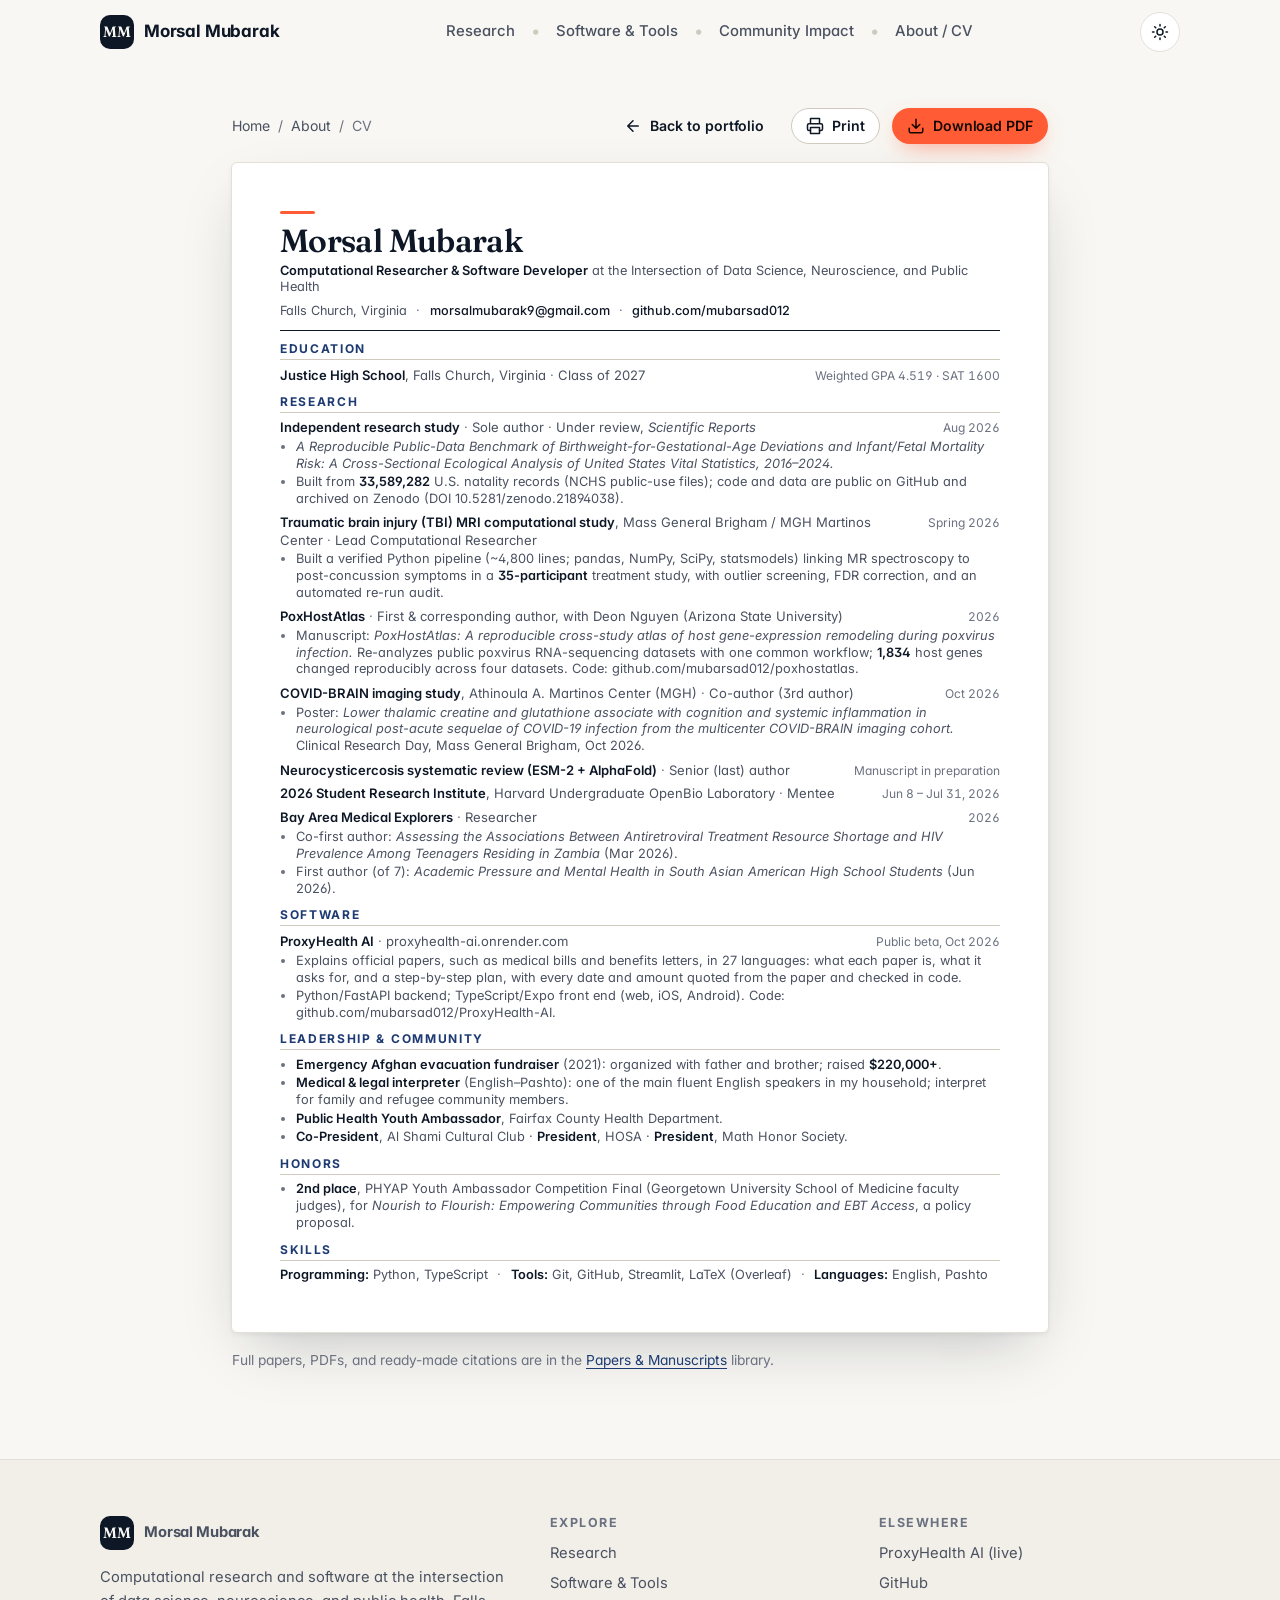
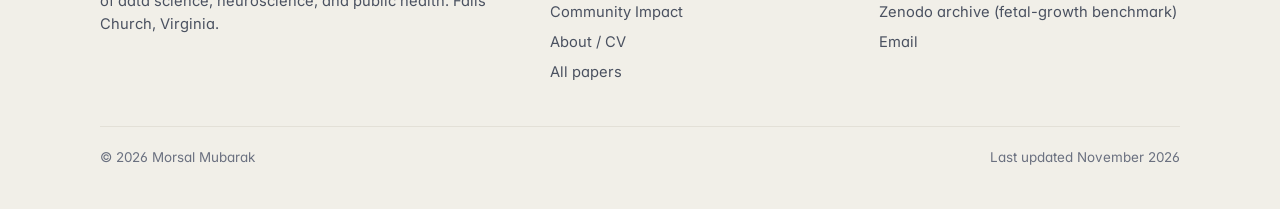
==== cv/index.html @ 2deccc13 "Morsal Mubarak portfolio site Co-Authored-By: Claude Opus 5.5 <noreply@anthropic.com>" ====
<!doctype html>
<html lang="en" class="no-js">
<head>
  <meta charset="utf-8">
  <meta name="viewport" content="width=device-width, initial-scale=1">
  <title>CV — Morsal Mubarak</title>
  <meta name="description" content="One-page CV of Morsal Mubarak: research, software, leadership, honors, and skills.">
  <meta property="og:title" content="CV — Morsal Mubarak">
  <meta property="og:description" content="Research, software, leadership, honors, and skills on one page, with a downloadable PDF.">
  <meta property="og:type" content="profile">
  <meta property="og:image" content="../assets/img/og-card.png">
  <meta name="theme-color" content="#f8f7f3" media="(prefers-color-scheme: light)">
  <meta name="theme-color" content="#0b0f17" media="(prefers-color-scheme: dark)">
  <link rel="icon" href="../assets/img/favicon.svg" type="image/svg+xml">
  <link rel="preconnect" href="https://fonts.googleapis.com">
  <link rel="preconnect" href="https://fonts.gstatic.com" crossorigin>
  <link href="https://fonts.googleapis.com/css2?family=Fraunces:opsz,wght@9..144,500;9..144,600&family=Inter:wght@400;500;600;700;800&family=JetBrains+Mono:wght@500;600&display=swap" rel="stylesheet">
  <link rel="stylesheet" href="../assets/css/site.css">
  <script>try{var t=localStorage.getItem('theme');if(t)document.documentElement.setAttribute('data-theme',t)}catch(e){}</script>
  <style>
    /* ---- CV (page-specific). Screen uses site tokens; print forces a light page. ---- */
    @page { size: Letter; margin: 0.45in; }
    .cv-wrap { padding: clamp(24px, 4vw, 44px) 0 clamp(48px, 7vw, 88px); }
    .cv-toolbar { display: flex; flex-wrap: wrap; gap: 12px 20px; align-items: center; justify-content: space-between; max-width: 8.5in; margin: 0 auto 18px; }
    .cv-toolbar .breadcrumb { margin: 0; }
    .cv-sheet {
      --cv-ink: var(--ink); --cv-ink-2: var(--ink-2); --cv-ink-3: var(--ink-3); --cv-rule: var(--line-strong);
      --cv-accent: var(--accent); --cv-head: var(--brand);
      width: calc(8.5in + 2px); max-width: 100%; min-height: calc(11in + 2px); margin: 0 auto; padding: 0.5in;
      background: var(--surface); color: var(--cv-ink); border: 1px solid var(--line); border-radius: 6px; box-shadow: var(--shadow-lg);
      font: 400 9.6pt/1.31 var(--font-sans); font-feature-settings: "cv11", "ss01";
    }
    .cv-sheet p { margin: 0; }
    .cv-sheet a { color: inherit; text-decoration: none; }
    .cv-sheet a:hover { text-decoration: underline; text-underline-offset: 2px; }
    .cv-sheet i { font-style: italic; }
    .cv-head { padding-bottom: 8pt; border-bottom: 1.25pt solid var(--cv-ink); }
    .cv-head::before { content: ""; display: block; width: 26pt; height: 2.5pt; border-radius: 2pt; background: var(--cv-accent); margin-bottom: 7pt; -webkit-print-color-adjust: exact; print-color-adjust: exact; }
    .cv-sheet h1 { font: 600 24pt/1.05 var(--font-serif); letter-spacing: -0.02em; margin: 0; color: var(--cv-ink); max-width: none; }
    .cv-tagline { margin-top: 4pt !important; font-size: 9.6pt; color: var(--cv-ink-2); }
    .cv-tagline strong { color: var(--cv-ink); font-weight: 600; }
    .cv-contact { display: flex; flex-wrap: wrap; gap: 2pt 0; margin-top: 5pt !important; font-size: 9.5pt; color: var(--cv-ink-2); }
    .cv-contact > span + span::before { content: "·"; margin: 0 7pt; color: var(--cv-ink-3); }
    .cv-contact a { color: var(--cv-ink); font-weight: 500; }
    .cv-sec { margin-top: 9pt; }
    .cv-sec h2 {
      font: 700 9pt/1 var(--font-sans); letter-spacing: .14em; text-transform: uppercase; color: var(--cv-head);
      margin: 0 0 5pt; padding-bottom: 3pt; border-bottom: .75pt solid var(--cv-rule);
    }
    .cv-item + .cv-item { margin-top: 5pt; }
    .cv-row { display: flex; justify-content: space-between; align-items: baseline; gap: 14pt; }
    .cv-what { font-size: 9.8pt; color: var(--cv-ink-2); }
    .cv-what strong { color: var(--cv-ink); font-weight: 600; }
    .cv-what .role::before { content: " · "; color: var(--cv-ink-3); }
    .cv-when { flex: none; font-size: 9pt; color: var(--cv-ink-3); white-space: nowrap; font-variant-numeric: tabular-nums; }
    .cv-pts { margin: 2pt 0 0; padding-left: 12pt; }
    .cv-pts li { margin: 1.2pt 0; color: var(--cv-ink-2); }
    .cv-pts li::marker { color: var(--cv-ink-3); }
    .cv-pts strong { color: var(--cv-ink); font-weight: 600; }
    .cv-skills { color: var(--cv-ink-2); }
    .cv-skills strong { color: var(--cv-ink); font-weight: 600; }
    .cv-skills .dot { color: var(--cv-ink-3); margin: 0 4pt; }
    .cv-note { max-width: 8.5in; margin: 16px auto 0; font-size: .86rem; color: var(--ink-3); }

    @media screen and (max-width: 880px) {
      .cv-sheet { width: 100%; min-height: 0; padding: 26px 20px; border-radius: 14px; font-size: 14.5px; }
      .cv-sheet h1 { font-size: 30px; }
      .cv-tagline, .cv-contact, .cv-what { font-size: 14.5px; }
      .cv-when { font-size: 13px; }
      .cv-sec h2 { font-size: 12.5px; }
    }
    @media screen and (max-width: 560px) {
      .cv-row { flex-direction: column; gap: 0; }
      .cv-contact { flex-direction: column; }
      .cv-contact > span + span::before { content: none; }

    }
    @media print {
      html, body { background: #fff !important; }
      .site-header, .site-footer, .skip-link, .cv-toolbar, .cv-note { display: none !important; }
      .cv-wrap { padding: 0 !important; }
      .cv-wrap > .container { padding: 0 !important; max-width: none !important; }
      .cv-sheet {
        --cv-ink: #0e1726; --cv-ink-2: #39404d; --cv-ink-3: #5d6472; --cv-rule: #cfcabd; --cv-accent: #ff5c35; --cv-head: #1d3a72;
        width: auto; max-width: none; min-height: 0; margin: 0; padding: 0; border: 0; border-radius: 0; box-shadow: none;
        background: #fff; color: var(--cv-ink);
      }
      .cv-sheet a:hover { text-decoration: none; }
      .cv-item, .cv-head { break-inside: avoid; }
      .cv-sheet { line-height: 1.26; }
      .cv-sec { margin-top: 7pt; }
      .cv-item + .cv-item { margin-top: 3.5pt; }
      .cv-pts li { margin: .8pt 0; }
    }
  </style>
</head>
<body>
  <a class="skip-link" href="#main">Skip to content</a>
  <header class="site-header">
    <div class="container">
      <a class="brand-mark" href="../index.html" aria-label="Morsal Mubarak — home"><span class="mono">MM</span><span>Morsal Mubarak</span></a>
      <nav class="nav" id="site-nav" aria-label="Primary">
        <a href="../index.html#research">Research</a><span class="sep" aria-hidden="true">•</span>
        <a href="../index.html#software">Software &amp; Tools</a><span class="sep" aria-hidden="true">•</span>
        <a href="../index.html#community">Community Impact</a><span class="sep" aria-hidden="true">•</span>
        <a href="../index.html#about">About / CV</a>
      </nav>
      <div class="header-actions">
        <button class="icon-btn theme-toggle" type="button" aria-label="Toggle color theme">
          <svg class="sun" viewBox="0 0 24 24" fill="none" stroke="currentColor" stroke-width="2" stroke-linecap="round" stroke-linejoin="round" aria-hidden="true"><circle cx="12" cy="12" r="4"/><path d="M12 2v2M12 20v2M4.93 4.93l1.41 1.41M17.66 17.66l1.41 1.41M2 12h2M20 12h2M6.34 17.66l-1.41 1.41M19.07 4.93l-1.41 1.41"/></svg>
          <svg class="moon" viewBox="0 0 24 24" fill="none" stroke="currentColor" stroke-width="2" stroke-linecap="round" stroke-linejoin="round" aria-hidden="true"><path d="M12 3a6 6 0 0 0 9 9 9 9 0 1 1-9-9Z"/></svg>
        </button>
        <button class="icon-btn menu-btn" type="button" aria-label="Open menu" aria-expanded="false" aria-controls="site-nav">
          <svg viewBox="0 0 24 24" fill="none" stroke="currentColor" stroke-width="2" stroke-linecap="round" aria-hidden="true"><path d="M4 6h16M4 12h16M4 18h16"/></svg>
        </button>
      </div>
    </div>
  </header>

  <main id="main" class="cv-wrap">
    <div class="container">
      <div class="cv-toolbar">
        <nav class="breadcrumb" aria-label="Breadcrumb"><a href="../index.html">Home</a><span aria-hidden="true">/</span><a href="../index.html#about">About</a><span aria-hidden="true">/</span><span aria-current="page">CV</span></nav>
        <div class="btn-row">
          <a class="btn btn-sm btn-ghost" href="../index.html#about">
            <svg viewBox="0 0 24 24" fill="none" stroke="currentColor" stroke-width="2" stroke-linecap="round" stroke-linejoin="round" aria-hidden="true"><path d="M19 12H5M12 19l-7-7 7-7"/></svg>
            Back to portfolio
          </a>
          <button class="btn btn-sm" type="button" id="print-cv">
            <svg viewBox="0 0 24 24" fill="none" stroke="currentColor" stroke-width="2" stroke-linecap="round" stroke-linejoin="round" aria-hidden="true"><path d="M6 9V2h12v7M6 18H4a2 2 0 0 1-2-2v-5a2 2 0 0 1 2-2h16a2 2 0 0 1 2 2v5a2 2 0 0 1-2 2h-2"/><path d="M6 14h12v8H6z"/></svg>
            Print
          </button>
          <a class="btn btn-sm btn-primary" href="Morsal_Mubarak_CV.pdf" download>
            <svg viewBox="0 0 24 24" fill="none" stroke="currentColor" stroke-width="2" stroke-linecap="round" stroke-linejoin="round" aria-hidden="true"><path d="M21 15v4a2 2 0 0 1-2 2H5a2 2 0 0 1-2-2v-4M7 10l5 5 5-5M12 15V3"/></svg>
            Download PDF
          </a>
        </div>
      </div>

      <article class="cv-sheet" aria-labelledby="cv-name">
        <header class="cv-head">
          <h1 id="cv-name">Morsal Mubarak</h1>
          <p class="cv-tagline"><strong>Computational Researcher &amp; Software Developer</strong> at the Intersection of Data Science, Neuroscience, and Public Health</p>
          <p class="cv-contact"><span>Falls Church, Virginia</span><span><a href="mailto:morsalmubarak9@gmail.com">morsalmubarak9@gmail.com</a></span><span><a href="https://github.com/mubarsad012">github.com/mubarsad012</a></span></p>
        </header>

        <section class="cv-sec" aria-labelledby="cv-edu">
          <h2 id="cv-edu">Education</h2>
          <div class="cv-item">
            <div class="cv-row"><p class="cv-what"><strong>Justice High School</strong>, Falls Church, Virginia<span class="role">Class of 2027</span></p><span class="cv-when">Weighted GPA 4.519 · SAT 1600</span></div>
          </div>
        </section>

        <section class="cv-sec" aria-labelledby="cv-res">
          <h2 id="cv-res">Research</h2>
          <div class="cv-item">
            <div class="cv-row"><p class="cv-what"><strong>Independent research study</strong><span class="role">Sole author</span><span class="role">Under review, <i>Scientific Reports</i></span></p><span class="cv-when">Aug 2026</span></div>
            <ul class="cv-pts">
              <li><i>A Reproducible Public-Data Benchmark of Birthweight-for-Gestational-Age Deviations and Infant/Fetal Mortality Risk: A Cross-Sectional Ecological Analysis of United States Vital Statistics, 2016–2024.</i></li>
              <li>Built from <strong>33,589,282</strong> U.S. natality records (NCHS public-use files); code and data are public on GitHub and archived on Zenodo (<a href="https://doi.org/10.5281/zenodo.21894038">DOI 10.5281/zenodo.21894038</a>).</li>
            </ul>
          </div>
          <div class="cv-item">
            <div class="cv-row"><p class="cv-what"><strong>Traumatic brain injury (TBI) MRI computational study</strong>, Mass General Brigham / MGH Martinos Center<span class="role">Lead Computational Researcher</span></p><span class="cv-when">Spring 2026</span></div>
            <ul class="cv-pts">
              <li>Built a verified Python pipeline (~4,800 lines; pandas, NumPy, SciPy, statsmodels) linking MR spectroscopy to post-concussion symptoms in a <strong>35-participant</strong> treatment study, with outlier screening, FDR correction, and an automated re-run audit.</li>
            </ul>
          </div>
          <div class="cv-item">
            <div class="cv-row"><p class="cv-what"><strong>PoxHostAtlas</strong><span class="role">First &amp; corresponding author, with Deon Nguyen (Arizona State University)</span></p><span class="cv-when">2026</span></div>
            <ul class="cv-pts">
              <li>Manuscript: <i>PoxHostAtlas: A reproducible cross-study atlas of host gene-expression remodeling during poxvirus infection.</i> Re-analyzes public poxvirus RNA-sequencing datasets with one common workflow; <strong>1,834</strong> host genes changed reproducibly across four datasets. Code: <a href="https://github.com/mubarsad012/poxhostatlas">github.com/mubarsad012/poxhostatlas</a>.</li>
            </ul>
          </div>
          <div class="cv-item">
            <div class="cv-row"><p class="cv-what"><strong>COVID-BRAIN imaging study</strong>, Athinoula A. Martinos Center (MGH)<span class="role">Co-author (3rd author)</span></p><span class="cv-when">Oct 2026</span></div>
            <ul class="cv-pts">
              <li>Poster: <i>Lower thalamic creatine and glutathione associate with cognition and systemic inflammation in neurological post-acute sequelae of COVID-19 infection from the multicenter COVID-BRAIN imaging cohort.</i> Clinical Research Day, Mass General Brigham, Oct 2026.</li>
            </ul>
          </div>
          <div class="cv-item">
            <div class="cv-row"><p class="cv-what"><strong>Neurocysticercosis systematic review (ESM-2 + AlphaFold)</strong><span class="role">Senior (last) author</span></p><span class="cv-when">Manuscript in preparation</span></div>
          </div>
          <div class="cv-item">
            <div class="cv-row"><p class="cv-what"><strong>2026 Student Research Institute</strong>, Harvard Undergraduate OpenBio Laboratory<span class="role">Mentee</span></p><span class="cv-when">Jun 8 – Jul 31, 2026</span></div>
          </div>
          <div class="cv-item">
            <div class="cv-row"><p class="cv-what"><strong>Bay Area Medical Explorers</strong><span class="role">Researcher</span></p><span class="cv-when">2026</span></div>
            <ul class="cv-pts">
              <li>Co-first author: <i>Assessing the Associations Between Antiretroviral Treatment Resource Shortage and HIV Prevalence Among Teenagers Residing in Zambia</i> (Mar 2026).</li>
              <li>First author (of 7): <i>Academic Pressure and Mental Health in South Asian American High School Students</i> (Jun 2026).</li>
            </ul>
          </div>
        </section>

        <section class="cv-sec" aria-labelledby="cv-sw">
          <h2 id="cv-sw">Software</h2>
          <div class="cv-item">
            <div class="cv-row"><p class="cv-what"><strong>ProxyHealth AI</strong><span class="role"><a href="https://proxyhealth-ai.onrender.com/">proxyhealth-ai.onrender.com</a></span></p><span class="cv-when">Public beta, Oct 2026</span></div>
            <ul class="cv-pts">
              <li>Explains official papers, such as medical bills and benefits letters, in 27 languages: what each paper is, what it asks for, and a step-by-step plan, with every date and amount quoted from the paper and checked in code.</li>
              <li>Python/FastAPI backend; TypeScript/Expo front end (web, iOS, Android). Code: <a href="https://github.com/mubarsad012/ProxyHealth-AI">github.com/mubarsad012/ProxyHealth-AI</a>.</li>
            </ul>
          </div>
        </section>

        <section class="cv-sec" aria-labelledby="cv-lead">
          <h2 id="cv-lead">Leadership &amp; Community</h2>
          <ul class="cv-pts">
            <li><strong>Emergency Afghan evacuation fundraiser</strong> (2021): organized with father and brother; raised <strong>$220,000+</strong>.</li>
            <li><strong>Medical &amp; legal interpreter</strong> (English–Pashto): one of the main fluent English speakers in my household; interpret for family and refugee community members.</li>
            <li><strong>Public Health Youth Ambassador</strong>, Fairfax County Health Department.</li>
            <li><strong>Co-President</strong>, Al Shami Cultural Club · <strong>President</strong>, HOSA · <strong>President</strong>, Math Honor Society.</li>
          </ul>
        </section>

        <section class="cv-sec" aria-labelledby="cv-hon">
          <h2 id="cv-hon">Honors</h2>
          <ul class="cv-pts">
            <li><strong>2nd place</strong>, PHYAP Youth Ambassador Competition Final (Georgetown University School of Medicine faculty judges), for <i>Nourish to Flourish: Empowering Communities through Food Education and EBT Access</i>, a policy proposal.</li>
          </ul>
        </section>

        <section class="cv-sec" aria-labelledby="cv-sk">
          <h2 id="cv-sk">Skills</h2>
          <p class="cv-skills"><strong>Programming:</strong> Python, TypeScript <span class="dot">·</span> <strong>Tools:</strong> Git, GitHub, Streamlit, LaTeX (Overleaf) <span class="dot">·</span> <strong>Languages:</strong> English, Pashto</p>
        </section>
      </article>

      <p class="cv-note">Full papers, PDFs, and ready-made citations are in the <a href="../papers.html">Papers &amp; Manuscripts</a> library.</p>
    </div>
  </main>

  <footer class="site-footer">
    <div class="container">
      <div class="cols">
        <div><a class="brand-mark" href="../index.html"><span class="mono">MM</span><span>Morsal Mubarak</span></a><p class="mt-2">Computational research and software at the intersection of data science, neuroscience, and public health. Falls Church, Virginia.</p></div>
        <div><h4>Explore</h4><ul><li><a href="../index.html#research">Research</a></li><li><a href="../index.html#software">Software &amp; Tools</a></li><li><a href="../index.html#community">Community Impact</a></li><li><a href="../index.html#about">About / CV</a></li><li><a href="../papers.html">All papers</a></li></ul></div>
        <div><h4>Elsewhere</h4><ul><li><a href="https://proxyhealth-ai.onrender.com/" target="_blank" rel="noopener">ProxyHealth AI (live)</a></li><li><a href="https://github.com/mubarsad012" target="_blank" rel="noopener">GitHub</a></li><li><a href="https://doi.org/10.5281/zenodo.21894038" target="_blank" rel="noopener">Zenodo archive (fetal-growth benchmark)</a></li><li><a href="mailto:morsalmubarak9@gmail.com">Email</a></li></ul></div>
      </div>
      <div class="fine"><span>© <span data-year>2026</span> Morsal Mubarak</span><span>Last updated November 2026</span></div>
    </div>
  </footer>

  <script src="../assets/js/site.js"></script>
  <script>
    (function () {
      var b = document.getElementById('print-cv');
      if (b) b.addEventListener('click', function () { window.print(); });
    })();
  </script>
</body>
</html>
---- assets/css/site.css ----
/* ==========================================================================
   Morsal Mubarak — portfolio design system
   Tokens → base → layout → components → charts → utilities
   ========================================================================== */

/* ---------- Tokens ---------- */
:root {
  color-scheme: light;
  --font-sans: "Inter", system-ui, -apple-system, "Segoe UI", Roboto, sans-serif;
  --font-serif: "Fraunces", "Iowan Old Style", "Palatino Linotype", Georgia, serif;
  --font-mono: "JetBrains Mono", ui-monospace, SFMono-Regular, Menlo, Consolas, monospace;

  --bg: #f8f7f3;
  --bg-tint: #f1efe8;
  --surface: #ffffff;
  --surface-2: #f4f2ec;
  --ink: #0e1726;
  --ink-2: #4a5160;
  --ink-3: #6b7180;
  --line: #e3e0d7;
  --line-strong: #cfcabd;

  --brand: #1d3a72;          /* deep indigo — headings accents, links */
  --brand-2: #2a78d6;        /* = chart slot 1 */
  --brand-soft: #e7eefb;
  --accent: #ff5c35;         /* bright CTA coral — dark ink on top (6.6:1) */
  --accent-hover: #ff7650;
  --accent-ink: #160600;
  --good: #0a7a3c;
  --good-soft: #e3f4ea;
  --warn: #8a5a00;
  --warn-soft: #fdf1d6;
  --focus: #2a78d6;

  /* Chart tokens — reference palette, validated on #fff (light) / #141a26 (dark) */
  --series-1: #2a78d6;
  --series-2: #eb6834;
  --series-3: #1baf7a;
  --series-4: #eda100;
  --series-5: #e87ba4;
  --series-6: #008300;
  --chart-surface: #ffffff;
  --chart-ink: #0b0b0b;
  --chart-ink-2: #52514e;
  --chart-muted: #6f6d68;
  --chart-grid: #e8e6df;
  --chart-axis: #c3c2b7;
  --ramp-250: #86b6ef;
  --ramp-350: #5598e7;
  --ramp-450: #2a78d6;
  --ramp-550: #1c5cab;
  --ramp-650: #104281;

  --radius: 16px;
  --radius-sm: 10px;
  --radius-xs: 6px;
  --shadow-sm: 0 1px 2px rgba(14, 23, 38, .06);
  --shadow: 0 1px 2px rgba(14, 23, 38, .05), 0 10px 30px -12px rgba(14, 23, 38, .14);
  --shadow-lg: 0 2px 4px rgba(14, 23, 38, .05), 0 24px 60px -20px rgba(14, 23, 38, .25);
  --maxw: 1160px;
  --gutter: clamp(16px, 4vw, 40px);
  --header-h: 64px;
  --ease: cubic-bezier(.2, .7, .2, 1);
}

@media (prefers-color-scheme: dark) {
  :root:not([data-theme="light"]) {
    color-scheme: dark;
    --bg: #0b0f17;
    --bg-tint: #0f1520;
    --surface: #141a26;
    --surface-2: #1a2232;
    --ink: #eef1f6;
    --ink-2: #b8bfcc;
    --ink-3: #8f98a8;
    --line: #253049;
    --line-strong: #34405c;
    --brand: #a9c2ff;
    --brand-2: #3987e5;
    --brand-soft: #18233a;
    --accent: #ff7a57;
    --accent-hover: #ff916f;
    --accent-ink: #160600;
    --good: #5fd08f;
    --good-soft: #10291c;
    --warn: #f3c25b;
    --warn-soft: #2b2110;
    --focus: #6aa8f5;
    --series-1: #3987e5;
    --series-2: #d95926;
    --series-3: #199e70;
    --series-4: #c98500;
    --series-5: #d55181;
    --series-6: #008300;
    --chart-surface: #141a26;
    --chart-ink: #f0efec;
    --chart-ink-2: #c3c2b7;
    --chart-muted: #9a988f;
    --chart-grid: #232b3d;
    --chart-axis: #3a4560;
    --ramp-250: #184f95;
    --ramp-350: #1c5cab;
    --ramp-450: #2a78d6;
    --ramp-550: #3987e5;
    --ramp-650: #6da7ec;
    --shadow-sm: 0 1px 2px rgba(0, 0, 0, .4);
    --shadow: 0 1px 2px rgba(0, 0, 0, .35), 0 12px 32px -12px rgba(0, 0, 0, .6);
    --shadow-lg: 0 2px 4px rgba(0, 0, 0, .35), 0 24px 60px -20px rgba(0, 0, 0, .7);
  }
}
:root[data-theme="dark"] {
  color-scheme: dark;
  --bg: #0b0f17;
  --bg-tint: #0f1520;
  --surface: #141a26;
  --surface-2: #1a2232;
  --ink: #eef1f6;
  --ink-2: #b8bfcc;
  --ink-3: #8f98a8;
  --line: #253049;
  --line-strong: #34405c;
  --brand: #a9c2ff;
  --brand-2: #3987e5;
  --brand-soft: #18233a;
  --accent: #ff7a57;
  --accent-hover: #ff916f;
  --accent-ink: #160600;
  --good: #5fd08f;
  --good-soft: #10291c;
  --warn: #f3c25b;
  --warn-soft: #2b2110;
  --focus: #6aa8f5;
  --series-1: #3987e5;
  --series-2: #d95926;
  --series-3: #199e70;
  --series-4: #c98500;
  --series-5: #d55181;
  --series-6: #008300;
  --chart-surface: #141a26;
  --chart-ink: #f0efec;
  --chart-ink-2: #c3c2b7;
  --chart-muted: #9a988f;
  --chart-grid: #232b3d;
  --chart-axis: #3a4560;
  --ramp-250: #184f95;
  --ramp-350: #1c5cab;
  --ramp-450: #2a78d6;
  --ramp-550: #3987e5;
  --ramp-650: #6da7ec;
  --shadow-sm: 0 1px 2px rgba(0, 0, 0, .4);
  --shadow: 0 1px 2px rgba(0, 0, 0, .35), 0 12px 32px -12px rgba(0, 0, 0, .6);
  --shadow-lg: 0 2px 4px rgba(0, 0, 0, .35), 0 24px 60px -20px rgba(0, 0, 0, .7);
}

/* ---------- Base ---------- */
*, *::before, *::after { box-sizing: border-box; }
html { -webkit-text-size-adjust: 100%; scroll-behavior: smooth; scroll-padding-top: calc(var(--header-h) + 16px); }
@media (prefers-reduced-motion: reduce) { html { scroll-behavior: auto; } }
body {
  margin: 0;
  background: var(--bg);
  color: var(--ink);
  font-family: var(--font-sans);
  font-size: 17px;
  line-height: 1.6;
  font-feature-settings: "cv11", "ss01";
  -webkit-font-smoothing: antialiased;
  text-rendering: optimizeLegibility;
  overflow-x: hidden;
}
img, svg, video, iframe { max-width: 100%; }
img { height: auto; display: block; }
a { color: var(--brand); text-decoration-thickness: 1px; text-underline-offset: 3px; }
a:hover { text-decoration-thickness: 2px; }
:focus-visible { outline: 3px solid var(--focus); outline-offset: 3px; border-radius: 4px; }
h1, h2, h3, h4 { line-height: 1.15; margin: 0 0 .5em; color: var(--ink); letter-spacing: -0.015em; }
h1, h2 { font-family: var(--font-serif); font-weight: 600; font-optical-sizing: auto; }
h1 { font-size: clamp(2.5rem, 6.2vw, 4.6rem); letter-spacing: -0.03em; }
h2 { font-size: clamp(1.9rem, 3.6vw, 2.8rem); letter-spacing: -0.02em; }
h3 { font-size: clamp(1.2rem, 2vw, 1.45rem); font-weight: 700; }
h4 { font-size: 1.02rem; font-weight: 700; }
p { margin: 0 0 1em; }
ul, ol { margin: 0 0 1em; padding-left: 1.25em; }
li { margin: .25em 0; }
small { font-size: .85em; }
code, kbd, pre { font-family: var(--font-mono); font-size: .9em; }
pre { background: var(--surface-2); border: 1px solid var(--line); border-radius: var(--radius-sm); padding: 14px 16px; overflow-x: auto; line-height: 1.5; }
hr { border: 0; border-top: 1px solid var(--line); margin: 2.5rem 0; }
.skip-link { position: absolute; left: 12px; top: -48px; background: var(--ink); color: var(--bg); padding: 8px 14px; border-radius: 8px; z-index: 100; text-decoration: none; }
.skip-link:focus { top: 12px; }
.visually-hidden { position: absolute !important; width: 1px; height: 1px; padding: 0; margin: -1px; overflow: hidden; clip: rect(0 0 0 0); white-space: nowrap; border: 0; }

/* ---------- Layout ---------- */
.container { width: 100%; max-width: var(--maxw); margin: 0 auto; padding: 0 var(--gutter); }
.container.narrow { max-width: 860px; }
.section { padding: clamp(64px, 9vw, 112px) 0; position: relative; }
.section + .section { border-top: 1px solid var(--line); }
.section.tint { background: var(--bg-tint); }
.section-head { max-width: 760px; margin-bottom: clamp(28px, 4vw, 48px); }
.eyebrow {
  display: inline-flex; align-items: center; gap: 10px;
  font: 600 .78rem/1 var(--font-sans); letter-spacing: .14em; text-transform: uppercase;
  color: var(--ink-3); margin-bottom: 14px;
}
.eyebrow::before { content: ""; width: 28px; height: 2px; background: var(--accent); border-radius: 2px; }
.lede { font-size: clamp(1.06rem, 1.6vw, 1.22rem); color: var(--ink-2); line-height: 1.6; }
.grid { display: grid; gap: clamp(16px, 2.4vw, 28px); }
.grid-2 { grid-template-columns: repeat(2, minmax(0, 1fr)); }
.grid-3 { grid-template-columns: repeat(3, minmax(0, 1fr)); }
.grid-4 { grid-template-columns: repeat(4, minmax(0, 1fr)); }
.split { display: grid; grid-template-columns: minmax(0, 1.05fr) minmax(0, .95fr); gap: clamp(24px, 4vw, 56px); align-items: center; }
.stack > * + * { margin-top: 1rem; }
@media (max-width: 960px) {
  .grid-4 { grid-template-columns: repeat(2, minmax(0, 1fr)); }
  .grid-3 { grid-template-columns: repeat(2, minmax(0, 1fr)); }
  .split { grid-template-columns: minmax(0, 1fr); }
}
@media (max-width: 640px) {
  body { font-size: 16px; }
  .grid-2, .grid-3 { grid-template-columns: minmax(0, 1fr); }
}
@media (max-width: 420px) { .grid-4 { grid-template-columns: minmax(0, 1fr); } }

/* ---------- Header / nav ---------- */
.site-header {
  position: sticky; top: 0; z-index: 50; height: var(--header-h);
  background: color-mix(in srgb, var(--bg) 82%, transparent);
  -webkit-backdrop-filter: saturate(160%) blur(14px); backdrop-filter: saturate(160%) blur(14px);
  border-bottom: 1px solid transparent; transition: border-color .2s, background .2s;
}
.site-header.scrolled { border-bottom-color: var(--line); }
.site-header .container { height: 100%; display: flex; align-items: center; justify-content: space-between; gap: 16px; }
.brand-mark { display: inline-flex; align-items: center; gap: 10px; text-decoration: none; color: var(--ink); font-weight: 700; letter-spacing: -.01em; white-space: nowrap; }
.brand-mark .mono {
  width: 34px; height: 34px; border-radius: 10px; display: grid; place-items: center;
  background: var(--ink); color: var(--bg); font: 600 15px/1 var(--font-serif); letter-spacing: 0;
}
.nav { display: flex; align-items: center; gap: 4px; }
.nav a {
  color: var(--ink-2); text-decoration: none; font-size: .93rem; font-weight: 500;
  padding: 8px 12px; border-radius: 999px; transition: background .15s, color .15s;
}
.nav a:hover { background: var(--surface-2); color: var(--ink); }
.nav a[aria-current="true"], .nav a.active { color: var(--ink); background: var(--surface-2); }
.nav .sep { color: var(--line-strong); user-select: none; }
.header-actions { display: flex; align-items: center; gap: 8px; }
.icon-btn {
  width: 40px; height: 40px; border-radius: 999px; border: 1px solid var(--line); background: var(--surface);
  color: var(--ink); display: inline-grid; place-items: center; cursor: pointer; transition: background .15s, transform .15s;
}
.icon-btn:hover { background: var(--surface-2); }
.icon-btn svg { width: 18px; height: 18px; }
.menu-btn { display: none; }
.theme-toggle .moon { display: none; }
:root[data-theme="dark"] .theme-toggle .sun { display: none; }
:root[data-theme="dark"] .theme-toggle .moon { display: block; }
@media (prefers-color-scheme: dark) {
  :root:not([data-theme="light"]) .theme-toggle .sun { display: none; }
  :root:not([data-theme="light"]) .theme-toggle .moon { display: block; }
}
@media (max-width: 900px) {
  .menu-btn { display: inline-grid; }
  .nav {
    position: fixed; inset: var(--header-h) 0 auto 0; flex-direction: column; align-items: stretch; gap: 2px;
    background: var(--surface); border-bottom: 1px solid var(--line); padding: 12px var(--gutter) 20px;
    box-shadow: var(--shadow); transform: translateY(-8px); opacity: 0; pointer-events: none; transition: opacity .18s, transform .18s;
  }
  .nav.open { opacity: 1; transform: none; pointer-events: auto; }
  .nav a { padding: 12px 14px; border-radius: 10px; font-size: 1rem; }
  .nav .sep { display: none; }
}

/* ---------- Buttons ---------- */
.btn {
  --btn-bg: var(--surface); --btn-ink: var(--ink); --btn-line: var(--line-strong);
  display: inline-flex; align-items: center; justify-content: center; gap: 10px;
  min-height: 46px; padding: 0 20px; border-radius: 999px; border: 1px solid var(--btn-line);
  background: var(--btn-bg); color: var(--btn-ink); font: 600 .98rem/1 var(--font-sans); letter-spacing: -.005em;
  text-decoration: none; cursor: pointer; transition: transform .15s var(--ease), box-shadow .15s, background .15s, border-color .15s;
  white-space: nowrap;
}
.btn:hover { transform: translateY(-1px); box-shadow: var(--shadow); text-decoration: none; }
.btn:active { transform: translateY(0); }
.btn svg { width: 18px; height: 18px; flex: none; }
.btn-primary { --btn-bg: var(--accent); --btn-ink: var(--accent-ink); --btn-line: transparent; box-shadow: 0 8px 24px -10px color-mix(in srgb, var(--accent) 80%, transparent); }
.btn-primary:hover { --btn-bg: var(--accent-hover); box-shadow: 0 14px 30px -12px color-mix(in srgb, var(--accent) 90%, transparent); }
.btn-dark { --btn-bg: var(--ink); --btn-ink: var(--bg); --btn-line: transparent; }
.btn-ghost { --btn-bg: transparent; --btn-line: transparent; }
.btn-ghost:hover { --btn-bg: var(--surface-2); box-shadow: none; }
.btn-lg { min-height: 56px; padding: 0 28px; font-size: 1.06rem; }
.btn-sm { min-height: 36px; padding: 0 14px; font-size: .88rem; gap: 8px; }
.btn-row { display: flex; flex-wrap: wrap; gap: 12px; align-items: center; }
.pulse-dot { width: 9px; height: 9px; border-radius: 50%; background: var(--good); box-shadow: 0 0 0 0 color-mix(in srgb, var(--good) 60%, transparent); animation: pulse 2s infinite; flex: none; }
.btn-primary .pulse-dot { background: var(--accent-ink); box-shadow: 0 0 0 0 rgba(22, 6, 0, .45); }
@keyframes pulse { 0% { box-shadow: 0 0 0 0 color-mix(in srgb, currentColor 40%, transparent); } 70% { box-shadow: 0 0 0 8px transparent; } 100% { box-shadow: 0 0 0 0 transparent; } }
@media (max-width: 480px) { .btn-row .btn { width: 100%; } }

/* ---------- Hero ---------- */
.hero { position: relative; padding: clamp(48px, 9vw, 120px) 0 clamp(40px, 6vw, 72px); overflow: hidden; }
.hero-grid { display: grid; grid-template-columns: minmax(0, 1.25fr) minmax(0, .75fr); gap: clamp(24px, 4vw, 64px); align-items: center; }
.hero h1 { margin-bottom: .25em; }
.hero h1 .first { display: block; }
.hero-tagline { font-size: clamp(1.12rem, 2vw, 1.38rem); color: var(--ink-2); max-width: 40ch; line-height: 1.5; margin-bottom: 28px; }
.hero-tagline strong { color: var(--ink); font-weight: 600; }
.hero-meta { display: flex; flex-wrap: wrap; gap: 8px 10px; margin: 26px 0 0; padding: 0; list-style: none; }
.hero-meta li { margin: 0; }
.hero-visual { position: relative; aspect-ratio: 1 / 1; width: 100%; max-width: 440px; justify-self: end; }
.hero-visual svg { width: 100%; height: 100%; overflow: visible; }
.hero-bg {
  position: absolute; inset: 0; pointer-events: none; z-index: -1;
  background:
    radial-gradient(600px 300px at 85% 10%, color-mix(in srgb, var(--brand-2) 14%, transparent), transparent 70%),
    radial-gradient(500px 260px at 0% 100%, color-mix(in srgb, var(--accent) 10%, transparent), transparent 70%);
}
@media (max-width: 900px) {
  .hero-grid { grid-template-columns: minmax(0, 1fr); }
  .hero-visual { max-width: 300px; justify-self: start; order: -1; display: none; }
}

/* ---------- Chips, badges, tags ---------- */
.chip {
  display: inline-flex; align-items: center; gap: 8px; padding: 6px 12px; border-radius: 999px;
  background: var(--surface); border: 1px solid var(--line); color: var(--ink-2); font-size: .86rem; font-weight: 500; line-height: 1.3;
}
.chip svg { width: 15px; height: 15px; color: var(--ink-3); }
.badge {
  display: inline-flex; align-items: center; gap: 6px; padding: 4px 10px; border-radius: 999px;
  font: 600 .74rem/1.3 var(--font-sans); letter-spacing: .03em; text-transform: uppercase; white-space: nowrap;
  background: var(--surface-2); color: var(--ink-2); border: 1px solid var(--line);
}
.badge::before { content: ""; width: 6px; height: 6px; border-radius: 50%; background: currentColor; opacity: .85; }
.badge.live { background: var(--good-soft); color: var(--good); border-color: transparent; }
.badge.review { background: var(--brand-soft); color: var(--brand); border-color: transparent; }
.badge.draft { background: var(--warn-soft); color: var(--warn); border-color: transparent; }
.badge.plain::before { display: none; }
.tags { display: flex; flex-wrap: wrap; gap: 6px; margin: 0; padding: 0; list-style: none; }
.tags li { margin: 0; }
.tag {
  display: inline-block; padding: 3px 10px; border-radius: 6px; background: var(--surface-2); color: var(--ink-2);
  font: 500 .8rem/1.5 var(--font-mono); border: 1px solid var(--line);
}

/* ---------- Cards ---------- */
.card {
  position: relative; background: var(--surface); border: 1px solid var(--line); border-radius: var(--radius);
  padding: clamp(20px, 2.6vw, 30px); box-shadow: var(--shadow-sm); transition: transform .2s var(--ease), box-shadow .2s, border-color .2s;
}
.card.interactive:hover, a.card:hover { transform: translateY(-3px); box-shadow: var(--shadow); border-color: var(--line-strong); }
a.card { text-decoration: none; color: inherit; display: block; }
.card h3 { margin-bottom: .35em; }
.card p { color: var(--ink-2); }
.card .card-top { display: flex; justify-content: space-between; align-items: flex-start; gap: 12px; margin-bottom: 14px; flex-wrap: wrap; }
.card .card-foot { margin-top: 18px; display: flex; flex-wrap: wrap; gap: 10px; align-items: center; }
.card .more { font-weight: 600; color: var(--brand); display: inline-flex; align-items: center; gap: 6px; text-decoration: none; }
.card .more svg { width: 16px; height: 16px; transition: transform .2s; }
.card:hover .more svg, .more:hover svg { transform: translateX(3px); }
.card-kicker { font: 600 .78rem/1.3 var(--font-sans); letter-spacing: .08em; text-transform: uppercase; color: var(--ink-3); }

/* Feature (big project) card */
.feature {
  display: grid; grid-template-columns: minmax(0, 1fr) minmax(0, 1.1fr); gap: 0; padding: 0; overflow: hidden; border-radius: calc(var(--radius) + 4px);
}
.feature .feature-body { padding: clamp(24px, 3.4vw, 44px); display: flex; flex-direction: column; }
.feature .feature-media { background: var(--surface-2); border-left: 1px solid var(--line); display: flex; align-items: center; justify-content: center; padding: clamp(16px, 2.4vw, 28px); min-height: 280px; }
.feature .feature-media img { border-radius: 12px; box-shadow: var(--shadow-lg); border: 1px solid var(--line); }
@media (max-width: 900px) {
  .feature { grid-template-columns: minmax(0, 1fr); }
  .feature .feature-media { border-left: 0; border-top: 1px solid var(--line); }
}

/* Browser frame for screenshots */
.browser {
  width: 100%; border-radius: 12px; overflow: hidden; background: var(--surface); border: 1px solid var(--line); box-shadow: var(--shadow-lg);
}
.browser-bar { display: flex; align-items: center; gap: 6px; padding: 10px 12px; border-bottom: 1px solid var(--line); background: var(--surface-2); }
.browser-bar i { width: 10px; height: 10px; border-radius: 50%; background: var(--line-strong); display: block; }
.browser-bar .url { margin-left: 10px; flex: 1; min-width: 0; font: 500 .75rem/1 var(--font-mono); color: var(--ink-3); background: var(--surface); border: 1px solid var(--line); border-radius: 6px; padding: 6px 10px; overflow: hidden; text-overflow: ellipsis; white-space: nowrap; }
.browser img { width: 100%; display: block; }

/* ---------- Metrics (massive bold numbers) ---------- */
.metrics { display: grid; grid-template-columns: repeat(auto-fit, minmax(160px, 1fr)); gap: 1px; background: var(--line); border: 1px solid var(--line); border-radius: var(--radius); overflow: hidden; }
.metric { background: var(--surface); padding: clamp(18px, 2.4vw, 28px); }
.metric .value { font: 800 clamp(2.1rem, 4.6vw, 3.4rem)/1 var(--font-sans); letter-spacing: -0.04em; color: var(--ink); display: block; }
.metric .value .unit { font-size: .5em; font-weight: 700; letter-spacing: -0.01em; margin-left: 2px; color: var(--ink-2); }
.metric .label { display: block; margin-top: 10px; color: var(--ink-2); font-size: .92rem; line-height: 1.4; }
.metric .src { display: block; margin-top: 6px; color: var(--ink-3); font-size: .78rem; }
.metric.accent .value { color: var(--accent); }
:root[data-theme="dark"] .metric.accent .value { color: var(--accent); }
.metric.small .value { font-size: clamp(1.5rem, 2.8vw, 2rem); }

/* ---------- Stat strip (hero) ---------- */
.stat-strip { display: grid; grid-template-columns: repeat(4, minmax(0, 1fr)); gap: 0; border-top: 1px solid var(--line); border-bottom: 1px solid var(--line); }
.stat-strip .stat { padding: 22px clamp(10px, 2vw, 24px); border-right: 1px solid var(--line); }
.stat-strip .stat:last-child { border-right: 0; }
.stat .num { font: 800 clamp(1.8rem, 3.6vw, 2.7rem)/1 var(--font-sans); letter-spacing: -0.04em; display: block; }
.stat .cap { color: var(--ink-2); font-size: .9rem; margin-top: 8px; display: block; line-height: 1.35; }
@media (max-width: 760px) {
  .stat-strip { grid-template-columns: repeat(2, minmax(0, 1fr)); }
  .stat-strip .stat:nth-child(2) { border-right: 0; }
  .stat-strip .stat:nth-child(-n+2) { border-bottom: 1px solid var(--line); }
}

/* ---------- Project rows (research index) ---------- */
.project-list { display: grid; gap: clamp(16px, 2vw, 22px); }
.project {
  display: grid; grid-template-columns: 76px minmax(0, 1fr) auto; gap: clamp(14px, 2.4vw, 28px); align-items: start;
}
.project .letter {
  width: 64px; height: 64px; border-radius: 16px; display: grid; place-items: center;
  background: var(--brand-soft); color: var(--brand); font: 600 1.6rem/1 var(--font-serif);
}
.project .meta-line { display: flex; flex-wrap: wrap; gap: 8px 14px; color: var(--ink-3); font-size: .88rem; margin-bottom: 10px; }
.project .hook { font-size: 1.04rem; color: var(--ink-2); }
.project .aside { display: flex; flex-direction: column; gap: 10px; align-items: flex-end; min-width: 170px; }
.project .aside .big { font: 800 2.2rem/1 var(--font-sans); letter-spacing: -0.04em; text-align: right; }
.project .aside .big-cap { color: var(--ink-3); font-size: .8rem; text-align: right; max-width: 18ch; }
@media (max-width: 760px) {
  .project { grid-template-columns: minmax(0, 1fr); }
  .project .letter { width: 48px; height: 48px; font-size: 1.2rem; border-radius: 12px; }
  .project .aside { align-items: flex-start; min-width: 0; }
  .project .aside .big, .project .aside .big-cap { text-align: left; }
}

/* ---------- Timeline ---------- */
.timeline { list-style: none; padding: 0; margin: 0; position: relative; }
.timeline::before { content: ""; position: absolute; left: 11px; top: 6px; bottom: 6px; width: 2px; background: var(--line); border-radius: 2px; }
.timeline > li { position: relative; padding: 0 0 26px 44px; margin: 0; }
.timeline > li:last-child { padding-bottom: 0; }
.timeline > li::before {
  content: ""; position: absolute; left: 4px; top: 6px; width: 16px; height: 16px; border-radius: 50%;
  background: var(--surface); border: 3px solid var(--brand-2);
}
.timeline .when { font: 600 .8rem/1.3 var(--font-mono); color: var(--ink-3); letter-spacing: .02em; }
.timeline h4 { margin: 4px 0 4px; font-size: 1.06rem; }
.timeline p { color: var(--ink-2); margin: 0; }

/* ---------- Story / quote ---------- */
.story { border-left: 3px solid var(--accent); padding: 4px 0 4px 22px; }
.story p { font-size: 1.08rem; }
.pull-quote { font: 500 clamp(1.25rem, 2.4vw, 1.6rem)/1.45 var(--font-serif); color: var(--ink); letter-spacing: -0.01em; margin: 0; }

/* ---------- Skills grid ---------- */
.skills { display: grid; grid-template-columns: repeat(auto-fill, minmax(150px, 1fr)); gap: 12px; }
.skill {
  display: flex; align-items: center; gap: 12px; padding: 14px 16px; border-radius: 12px; background: var(--surface); border: 1px solid var(--line);
  font-weight: 600; font-size: .95rem; transition: transform .15s, border-color .15s, box-shadow .15s;
}
.skill:hover { transform: translateY(-2px); border-color: var(--line-strong); box-shadow: var(--shadow); }
.skill svg { width: 26px; height: 26px; flex: none; }
.skill small { display: block; font-weight: 500; color: var(--ink-3); font-size: .78rem; }
.skill-group h4 { font: 600 .78rem/1 var(--font-sans); letter-spacing: .12em; text-transform: uppercase; color: var(--ink-3); margin: 0 0 12px; }

/* ---------- Detail pages ---------- */
.page-hero { padding: clamp(36px, 6vw, 72px) 0 clamp(24px, 4vw, 44px); border-bottom: 1px solid var(--line); background: var(--bg-tint); }
.breadcrumb { display: flex; flex-wrap: wrap; gap: 8px; align-items: center; font-size: .88rem; color: var(--ink-3); margin-bottom: 18px; }
.breadcrumb a { color: var(--ink-2); text-decoration: none; }
.breadcrumb a:hover { text-decoration: underline; }
.page-hero h1 { font-size: clamp(2rem, 4.6vw, 3.3rem); max-width: 22ch; }
.page-hero .lede { max-width: 62ch; }
.byline { color: var(--ink-2); font-size: .95rem; margin: 6px 0 18px; }
.byline strong { color: var(--ink); }
.facts { display: grid; grid-template-columns: repeat(auto-fit, minmax(180px, 1fr)); gap: 14px 28px; margin: 22px 0 0; padding: 0; }
.facts div { margin: 0; }
.facts dt { font: 600 .74rem/1.3 var(--font-sans); letter-spacing: .1em; text-transform: uppercase; color: var(--ink-3); }
.facts dd { margin: 4px 0 0; font-weight: 500; }
.toc { position: sticky; top: calc(var(--header-h) + 20px); font-size: .9rem; }
.toc a { display: block; padding: 6px 12px; color: var(--ink-2); text-decoration: none; border-left: 2px solid var(--line); }
.toc a:hover, .toc a.active { color: var(--ink); border-left-color: var(--accent); }
.with-toc { display: grid; grid-template-columns: 200px minmax(0, 1fr); gap: clamp(24px, 4vw, 56px); }
@media (max-width: 960px) { .with-toc { grid-template-columns: minmax(0, 1fr); } .toc { display: none; } }
.prose { max-width: 72ch; }
.prose h2 { font-size: clamp(1.5rem, 2.6vw, 2rem); margin-top: 2.2em; }
.prose h3 { margin-top: 1.8em; }
.prose p, .prose li { color: var(--ink-2); }
.prose strong { color: var(--ink); }
.block { margin: clamp(28px, 4vw, 48px) 0; }

.callout {
  display: flex; gap: 14px; align-items: flex-start; padding: 16px 18px; border-radius: 12px;
  background: var(--brand-soft); border: 1px solid color-mix(in srgb, var(--brand-2) 22%, transparent); color: var(--ink);
}
.callout svg { width: 20px; height: 20px; flex: none; color: var(--brand-2); margin-top: 2px; }
.callout p { margin: 0; color: var(--ink-2); }
.callout.warn { background: var(--warn-soft); border-color: color-mix(in srgb, var(--warn) 30%, transparent); }
.callout.warn svg { color: var(--warn); }

.citation {
  position: relative; background: var(--surface); border: 1px solid var(--line); border-radius: 12px; padding: 16px 18px; padding-right: 110px;
  font: 400 .92rem/1.55 var(--font-sans); color: var(--ink-2);
}
.citation .copy-btn { position: absolute; top: 12px; right: 12px; }
@media (max-width: 560px) { .citation { padding-right: 18px; padding-bottom: 60px; } .citation .copy-btn { top: auto; bottom: 12px; } }

/* PDF / embed frames */
.embed { position: relative; border: 1px solid var(--line); border-radius: var(--radius); overflow: hidden; background: var(--surface); box-shadow: var(--shadow-sm); }
.embed-bar { display: flex; justify-content: space-between; align-items: center; gap: 12px; flex-wrap: wrap; padding: 10px 14px; border-bottom: 1px solid var(--line); background: var(--surface-2); font-size: .88rem; color: var(--ink-2); }
.embed-bar strong { color: var(--ink); }
.embed iframe, .embed object { display: block; width: 100%; height: min(80vh, 900px); border: 0; background: var(--surface); }
.embed.app iframe { height: min(86vh, 980px); }
.embed .fallback { padding: 28px; text-align: center; color: var(--ink-2); }
@media (max-width: 640px) { .embed iframe, .embed object { height: 70vh; } }

/* Figures */
figure { margin: 0; }
.figure { background: var(--surface); border: 1px solid var(--line); border-radius: var(--radius); padding: clamp(14px, 2vw, 22px); }
.figure img { border-radius: 8px; margin: 0 auto; }
.figure figcaption, .chart-caption { margin-top: 12px; color: var(--ink-3); font-size: .86rem; line-height: 1.5; }
.zoomable { cursor: zoom-in; }

/* Tabs */
.tabs { display: flex; flex-wrap: wrap; gap: 6px; padding: 4px; background: var(--surface-2); border: 1px solid var(--line); border-radius: 999px; width: fit-content; max-width: 100%; }
.tabs button {
  appearance: none; border: 0; background: transparent; color: var(--ink-2); font: 600 .88rem/1 var(--font-sans);
  padding: 10px 16px; border-radius: 999px; cursor: pointer; transition: background .15s, color .15s; white-space: nowrap;
}
.tabs button[aria-selected="true"] { background: var(--surface); color: var(--ink); box-shadow: var(--shadow-sm); }
.tab-panel[hidden] { display: none; }

/* Form controls (calculators) */
.controls { display: grid; grid-template-columns: repeat(auto-fit, minmax(200px, 1fr)); gap: 16px 22px; }
.field label, .field .label { display: block; font-weight: 600; font-size: .9rem; margin-bottom: 8px; }
.field .hint { color: var(--ink-3); font-size: .8rem; margin-top: 6px; }
.field output { font: 700 .95rem/1 var(--font-mono); color: var(--ink); float: right; }
input[type="range"] { width: 100%; accent-color: var(--brand-2); height: 28px; }
input[type="number"], input[type="text"], select {
  width: 100%; min-height: 44px; padding: 0 12px; border-radius: 10px; border: 1px solid var(--line-strong);
  background: var(--surface); color: var(--ink); font: 500 1rem var(--font-sans);
}
input[type="checkbox"] { width: 18px; height: 18px; accent-color: var(--brand-2); }
.check { display: flex; gap: 10px; align-items: center; font-weight: 500; cursor: pointer; }
.result-box { border-radius: var(--radius); padding: 22px; background: var(--ink); color: var(--bg); }
.result-box .value { font: 800 clamp(2.2rem, 5vw, 3.2rem)/1 var(--font-sans); letter-spacing: -0.04em; }
.result-box .label { opacity: .78; font-size: .9rem; margin-top: 8px; }

/* Lightbox */
.lightbox { position: fixed; inset: 0; z-index: 200; background: rgba(5, 8, 14, .92); display: none; flex-direction: column; }
.lightbox.open { display: flex; }
.lightbox .lb-bar { display: flex; justify-content: space-between; align-items: center; gap: 10px; padding: 12px 16px; color: #fff; font-size: .9rem; }
.lightbox .lb-bar .btn { --btn-bg: rgba(255, 255, 255, .1); --btn-ink: #fff; --btn-line: rgba(255, 255, 255, .2); }
.lightbox .lb-stage { flex: 1; overflow: auto; display: grid; place-items: center; padding: 8px; cursor: grab; }
.lightbox .lb-stage img { max-width: none; transform-origin: 0 0; border-radius: 6px; user-select: none; -webkit-user-drag: none; }

/* ---------- Charts (Viz) ---------- */
.chart-card { background: var(--chart-surface); border: 1px solid var(--line); border-radius: var(--radius); padding: clamp(16px, 2.4vw, 26px); }
.chart-head { display: flex; justify-content: space-between; align-items: flex-start; gap: 14px; flex-wrap: wrap; margin-bottom: 8px; }
.chart-title { font: 700 1.05rem/1.3 var(--font-sans); color: var(--chart-ink); margin: 0; letter-spacing: -0.01em; }
.chart-sub { color: var(--chart-ink-2); font-size: .88rem; margin: 4px 0 0; }
.viz { position: relative; width: 100%; font-family: var(--font-sans); color: var(--chart-ink); }
.viz svg { display: block; width: 100%; height: auto; overflow: visible; }
.viz .grid line { stroke: var(--chart-grid); stroke-width: 1; shape-rendering: crispEdges; }
.viz .axis line, .viz .axis path { stroke: var(--chart-axis); stroke-width: 1; shape-rendering: crispEdges; }
.viz text { fill: var(--chart-ink-2); font-size: 12px; font-family: var(--font-sans); font-variant-numeric: tabular-nums; }
.viz text.tick { fill: var(--chart-muted); font-size: 11.5px; }
.viz text.cat { fill: var(--chart-ink); font-size: 12.5px; font-weight: 500; }
.viz text.val { fill: var(--chart-ink); font-weight: 600; font-size: 12px; }
.viz text.axis-label { fill: var(--chart-muted); font-size: 11.5px; }
.viz text.inside { font-weight: 600; font-size: 12px; }
.viz .ref line { stroke: var(--chart-ink-2); stroke-width: 1.25; stroke-dasharray: 3 3; }
.viz .ref text { fill: var(--chart-ink-2); font-size: 11px; }
.viz .ci line { stroke: var(--chart-ink); stroke-width: 1.5; }
.viz .mark { transition: opacity .15s; }
.viz.has-hover .mark { opacity: .35; }
.viz.has-hover .mark.hot { opacity: 1; }
.viz .hit { fill: transparent; cursor: pointer; }
.viz .crosshair { stroke: var(--chart-axis); stroke-width: 1; }
.viz-legend { display: flex; flex-wrap: wrap; gap: 6px 18px; margin: 10px 0 4px; padding: 0; list-style: none; font-size: .86rem; color: var(--chart-ink-2); }
.viz-legend li { display: inline-flex; align-items: center; gap: 8px; margin: 0; }
.viz-legend .key { width: 12px; height: 12px; border-radius: 3px; flex: none; }
.viz-legend .key.line { height: 3px; width: 16px; border-radius: 2px; }
.viz-tip {
  position: absolute; z-index: 5; pointer-events: none; min-width: 140px; max-width: 280px;
  background: var(--surface); color: var(--ink); border: 1px solid var(--line-strong); border-radius: 10px;
  box-shadow: var(--shadow-lg); padding: 10px 12px; font-size: .84rem; line-height: 1.45; opacity: 0; transform: translateY(4px);
  transition: opacity .12s, transform .12s;
}
.viz-tip.show { opacity: 1; transform: none; }
.viz-tip .t { font-weight: 700; margin-bottom: 4px; color: var(--ink); }
.viz-tip .r { display: flex; align-items: center; gap: 8px; justify-content: space-between; color: var(--ink-2); }
.viz-tip .r b { color: var(--ink); font-variant-numeric: tabular-nums; }
.viz-tip .sw { width: 10px; height: 10px; border-radius: 3px; display: inline-block; margin-right: 6px; }
.viz-tip .note { color: var(--ink-3); font-size: .78rem; margin-top: 4px; }
.viz-tools { display: flex; gap: 8px; align-items: center; }
.viz-table-wrap { margin-top: 12px; overflow-x: auto; }
.viz-table { width: 100%; border-collapse: collapse; font-size: .86rem; font-variant-numeric: tabular-nums; }
.viz-table th, .viz-table td { padding: 8px 10px; border-bottom: 1px solid var(--line); text-align: right; white-space: nowrap; }
.viz-table th:first-child, .viz-table td:first-child { text-align: left; white-space: normal; }
.viz-table th { font-weight: 600; color: var(--ink-2); background: var(--surface-2); }
.source-note { color: var(--ink-3); font-size: .8rem; margin-top: 10px; }

/* Pipeline / flow diagram */
.flow { display: grid; grid-auto-flow: column; grid-auto-columns: minmax(150px, 1fr); gap: 0; overflow-x: auto; padding-bottom: 6px; counter-reset: step; }
.flow .step { position: relative; padding: 18px 26px 18px 18px; background: var(--surface); border: 1px solid var(--line); border-right: 0; min-height: 120px; }
.flow .step:first-child { border-radius: 12px 0 0 12px; }
.flow .step:last-child { border-radius: 0 12px 12px 0; border-right: 1px solid var(--line); }
.flow .step::before { counter-increment: step; content: counter(step, decimal-leading-zero); font: 600 .75rem/1 var(--font-mono); color: var(--accent); display: block; margin-bottom: 10px; }
.flow .step h4 { font-size: .95rem; margin: 0 0 6px; }
.flow .step p { font-size: .84rem; color: var(--ink-2); margin: 0; line-height: 1.45; }
@media (max-width: 760px) {
  .flow { grid-auto-flow: row; grid-auto-columns: auto; }
  .flow .step { border-right: 1px solid var(--line); border-bottom: 0; border-radius: 0 !important; }
  .flow .step:first-child { border-radius: 12px 12px 0 0 !important; }
  .flow .step:last-child { border-bottom: 1px solid var(--line); border-radius: 0 0 12px 12px !important; }
}

/* Paper library */
.filters { display: flex; flex-wrap: wrap; gap: 8px; margin-bottom: 20px; }
.filters button {
  appearance: none; border: 1px solid var(--line); background: var(--surface); color: var(--ink-2); border-radius: 999px;
  padding: 8px 14px; font: 600 .86rem/1 var(--font-sans); cursor: pointer;
}
.filters button[aria-pressed="true"] { background: var(--ink); color: var(--bg); border-color: var(--ink); }
.paper { display: grid; grid-template-columns: minmax(0, 1fr) auto; gap: 18px; align-items: start; padding: 22px 0; border-bottom: 1px solid var(--line); }
.paper:first-child { border-top: 1px solid var(--line); }
.paper h3 { font-size: 1.12rem; margin: 6px 0; }
.paper h3 a { color: var(--ink); text-decoration: none; }
.paper h3 a:hover { text-decoration: underline; }
.paper .authors { color: var(--ink-2); font-size: .92rem; margin: 0 0 4px; }
.paper .authors b { color: var(--ink); }
.paper .venue { color: var(--ink-3); font-size: .88rem; margin: 0; }
.paper .actions { display: flex; flex-direction: column; gap: 8px; align-items: stretch; }
@media (max-width: 640px) { .paper { grid-template-columns: minmax(0, 1fr); } .paper .actions { flex-direction: row; flex-wrap: wrap; } }

/* ---------- Footer ---------- */
.site-footer { padding: 56px 0 40px; border-top: 1px solid var(--line); background: var(--bg-tint); color: var(--ink-2); font-size: .92rem; }
.site-footer .cols { display: grid; grid-template-columns: 1.4fr 1fr 1fr; gap: 28px; }
.site-footer h4 { font-size: .78rem; letter-spacing: .12em; text-transform: uppercase; color: var(--ink-3); margin-bottom: 12px; }
.site-footer ul { list-style: none; padding: 0; margin: 0; }
.site-footer li { margin: 6px 0; }
.site-footer a { color: var(--ink-2); text-decoration: none; }
.site-footer a:hover { color: var(--ink); text-decoration: underline; }
.site-footer .fine { margin-top: 36px; padding-top: 20px; border-top: 1px solid var(--line); display: flex; justify-content: space-between; gap: 12px; flex-wrap: wrap; color: var(--ink-3); font-size: .84rem; }
@media (max-width: 760px) { .site-footer .cols { grid-template-columns: 1fr; } }

/* ---------- Motion ---------- */
.reveal { opacity: 0; transform: translateY(14px); transition: opacity .6s var(--ease), transform .6s var(--ease); }
.reveal.in { opacity: 1; transform: none; }
.no-js .reveal { opacity: 1; transform: none; }
@media (prefers-reduced-motion: reduce) {
  .reveal { opacity: 1; transform: none; transition: none; }
  *, *::before, *::after { animation-duration: .001ms !important; animation-iteration-count: 1 !important; transition-duration: .001ms !important; }
}

/* ---------- Utilities ---------- */
.muted { color: var(--ink-3); }
.ink-2 { color: var(--ink-2); }
.center { text-align: center; }
.mt-0 { margin-top: 0; } .mt-1 { margin-top: .5rem; } .mt-2 { margin-top: 1rem; } .mt-3 { margin-top: 1.5rem; } .mt-4 { margin-top: 2.5rem; }
.mb-0 { margin-bottom: 0; } .mb-2 { margin-bottom: 1rem; } .mb-3 { margin-bottom: 1.5rem; }
.flex { display: flex; } .wrap { flex-wrap: wrap; } .gap-1 { gap: .5rem; } .gap-2 { gap: 1rem; } .items-center { align-items: center; } .between { justify-content: space-between; }
.nowrap { white-space: nowrap; }
.mono { font-family: var(--font-mono); }

@media print {
  .site-header, .site-footer, .btn, .viz-tools, .tabs { display: none !important; }
  body { background: #fff; color: #000; }
  .reveal { opacity: 1 !important; transform: none !important; }
}

/* ---------- Hero network motif (decorative) ---------- */
.net .edges path { fill: none; stroke: var(--line-strong); stroke-width: 1.4; stroke-linejoin: round; }
.net .sig { fill: none; stroke-width: 2.2; stroke-linecap: round; stroke-linejoin: round; stroke-dasharray: 14 520; animation: sig 6s linear infinite; }
.net .s1 { stroke: var(--accent); }
.net .s2 { stroke: var(--brand-2); animation-delay: -2s; animation-duration: 7s; }
.net .s3 { stroke: var(--series-3); animation-delay: -4s; animation-duration: 8s; }
@keyframes sig { from { stroke-dashoffset: 534; } to { stroke-dashoffset: 0; } }
.net .nodes circle { fill: var(--surface); stroke: var(--ink-3); stroke-width: 2; }
.net .nodes .hub { fill: var(--accent); stroke: var(--surface); stroke-width: 3; transform-box: fill-box; transform-origin: center; animation: breathe 3.2s ease-in-out infinite; }
.net .nodes .hub2 { fill: var(--brand-2); stroke: var(--surface); stroke-width: 3; transform-box: fill-box; transform-origin: center; animation: breathe 3.8s ease-in-out infinite -1s; }
.net .nodes .hub3 { fill: var(--series-3); stroke: var(--surface); stroke-width: 3; }
@keyframes breathe { 0%, 100% { transform: scale(1); } 50% { transform: scale(1.25); } }
.float-chip {
  position: absolute; background: var(--surface); border: 1px solid var(--line); border-radius: 12px; box-shadow: var(--shadow);
  padding: 8px 12px; font-size: .82rem; color: var(--ink-2); white-space: nowrap; animation: floaty 6s ease-in-out infinite;
}
.float-chip b { color: var(--ink); font-size: 1rem; margin-right: 4px; letter-spacing: -.02em; }
.float-chip.fc1 { top: 6%; left: -6%; }
.float-chip.fc2 { top: 46%; right: -8%; animation-delay: -2s; }
.float-chip.fc3 { bottom: 4%; left: 8%; animation-delay: -4s; }
@keyframes floaty { 0%, 100% { transform: translateY(0); } 50% { transform: translateY(-8px); } }
.feature .metric .value { font-size: clamp(1.8rem, 3.4vw, 2.6rem); }
.metric .value { overflow-wrap: anywhere; }

/* Theme-matched screenshots: .only-light shows in light theme, .only-dark in dark */
.only-dark { display: none !important; }
:root[data-theme="dark"] .only-dark { display: block !important; }
:root[data-theme="dark"] .only-light { display: none !important; }
@media (prefers-color-scheme: dark) {
  :root:not([data-theme="light"]) .only-dark { display: block !important; }
  :root:not([data-theme="light"]) .only-light { display: none !important; }
}

/* Detail pages use <div class="container section">: keep the side gutter that .section would zero out */
.container.section { padding-left: var(--gutter); padding-right: var(--gutter); }
.feature .metrics { grid-template-columns: repeat(auto-fit, minmax(140px, 1fr)); }
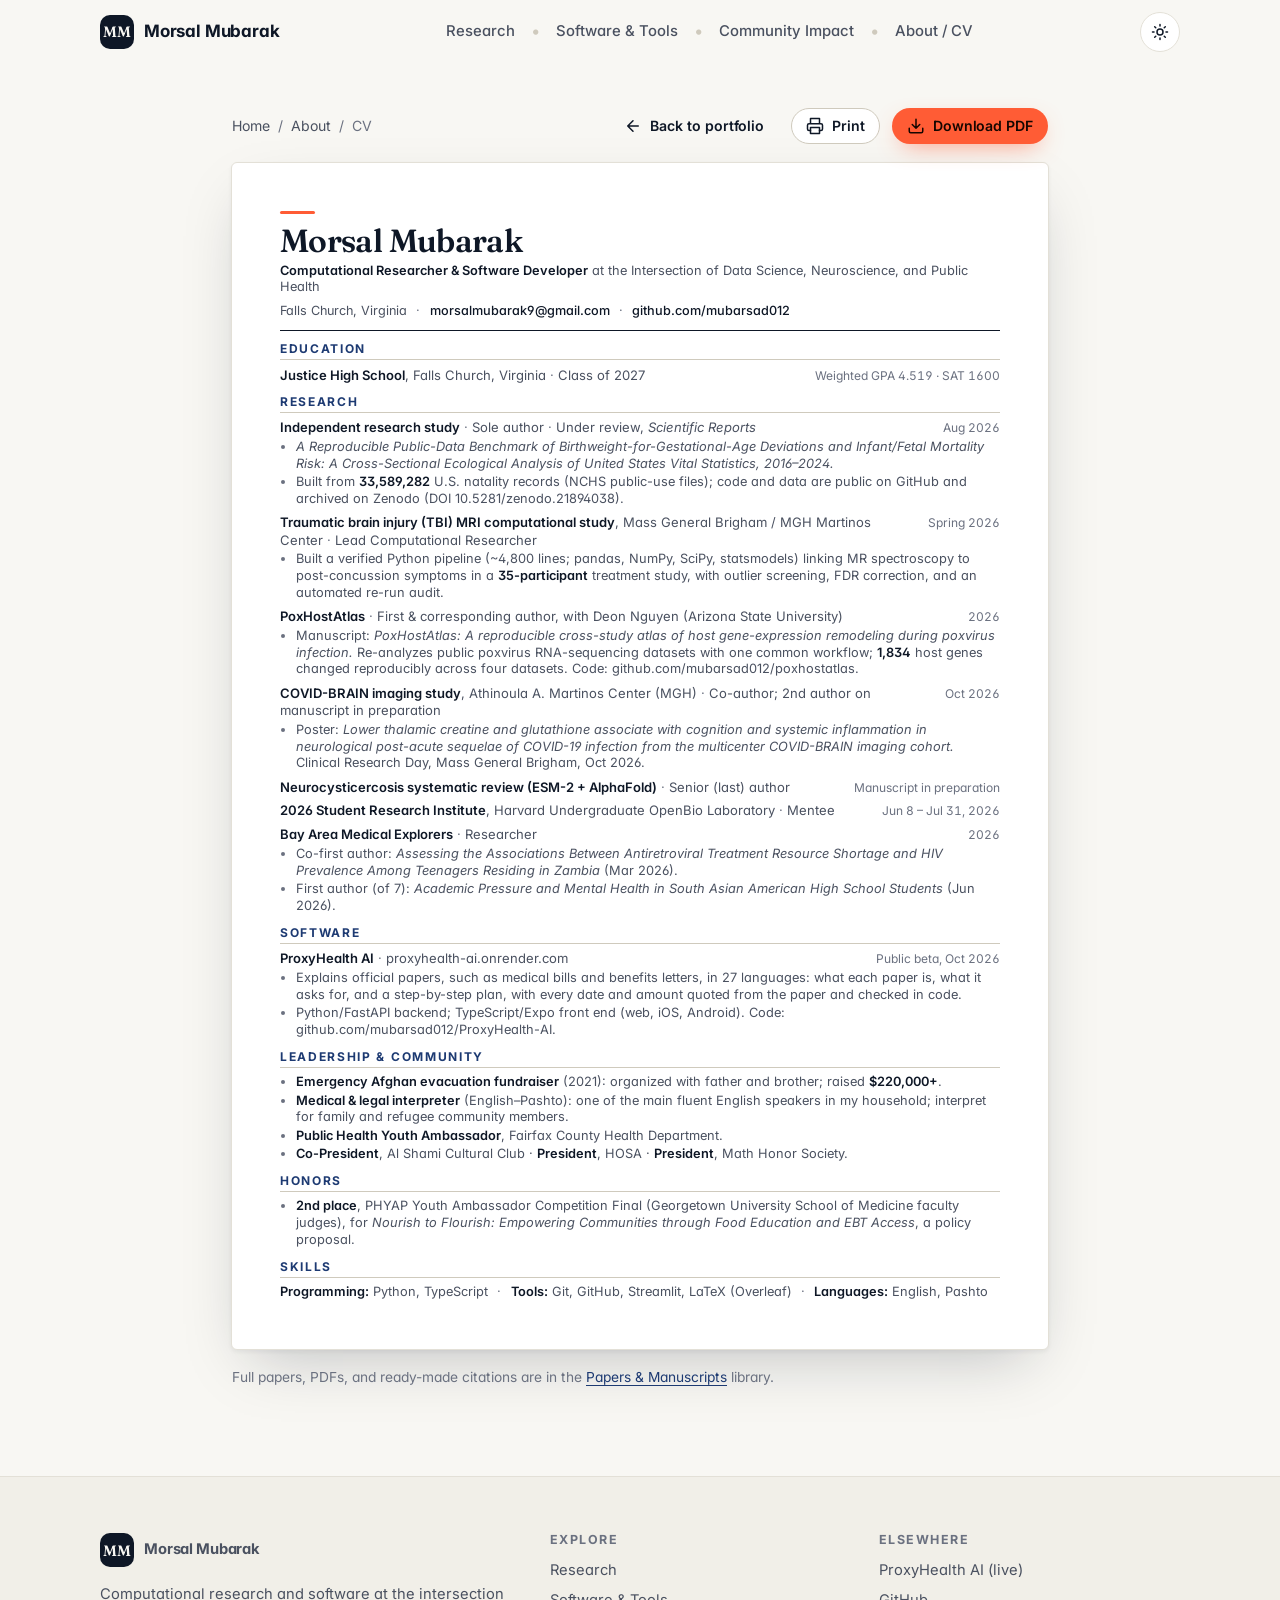
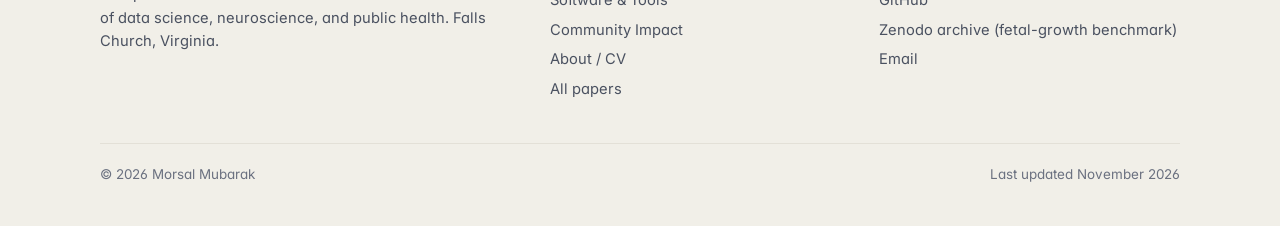
==== commit 731145d0: "COVID-BRAIN credit: co-author on poster, 2nd author on manuscript Co-Authored-By: Claude Opus 5.5 <n" ====
--- a/cv/index.html
+++ b/cv/index.html
@@ -173,7 +173,7 @@
             </ul>
           </div>
           <div class="cv-item">
-            <div class="cv-row"><p class="cv-what"><strong>COVID-BRAIN imaging study</strong>, Athinoula A. Martinos Center (MGH)<span class="role">Co-author (3rd author)</span></p><span class="cv-when">Oct 2026</span></div>
+            <div class="cv-row"><p class="cv-what"><strong>COVID-BRAIN imaging study</strong>, Athinoula A. Martinos Center (MGH)<span class="role">Co-author; 2nd author on manuscript in preparation</span></p><span class="cv-when">Oct 2026</span></div>
             <ul class="cv-pts">
               <li>Poster: <i>Lower thalamic creatine and glutathione associate with cognition and systemic inflammation in neurological post-acute sequelae of COVID-19 infection from the multicenter COVID-BRAIN imaging cohort.</i> Clinical Research Day, Mass General Brigham, Oct 2026.</li>
             </ul>
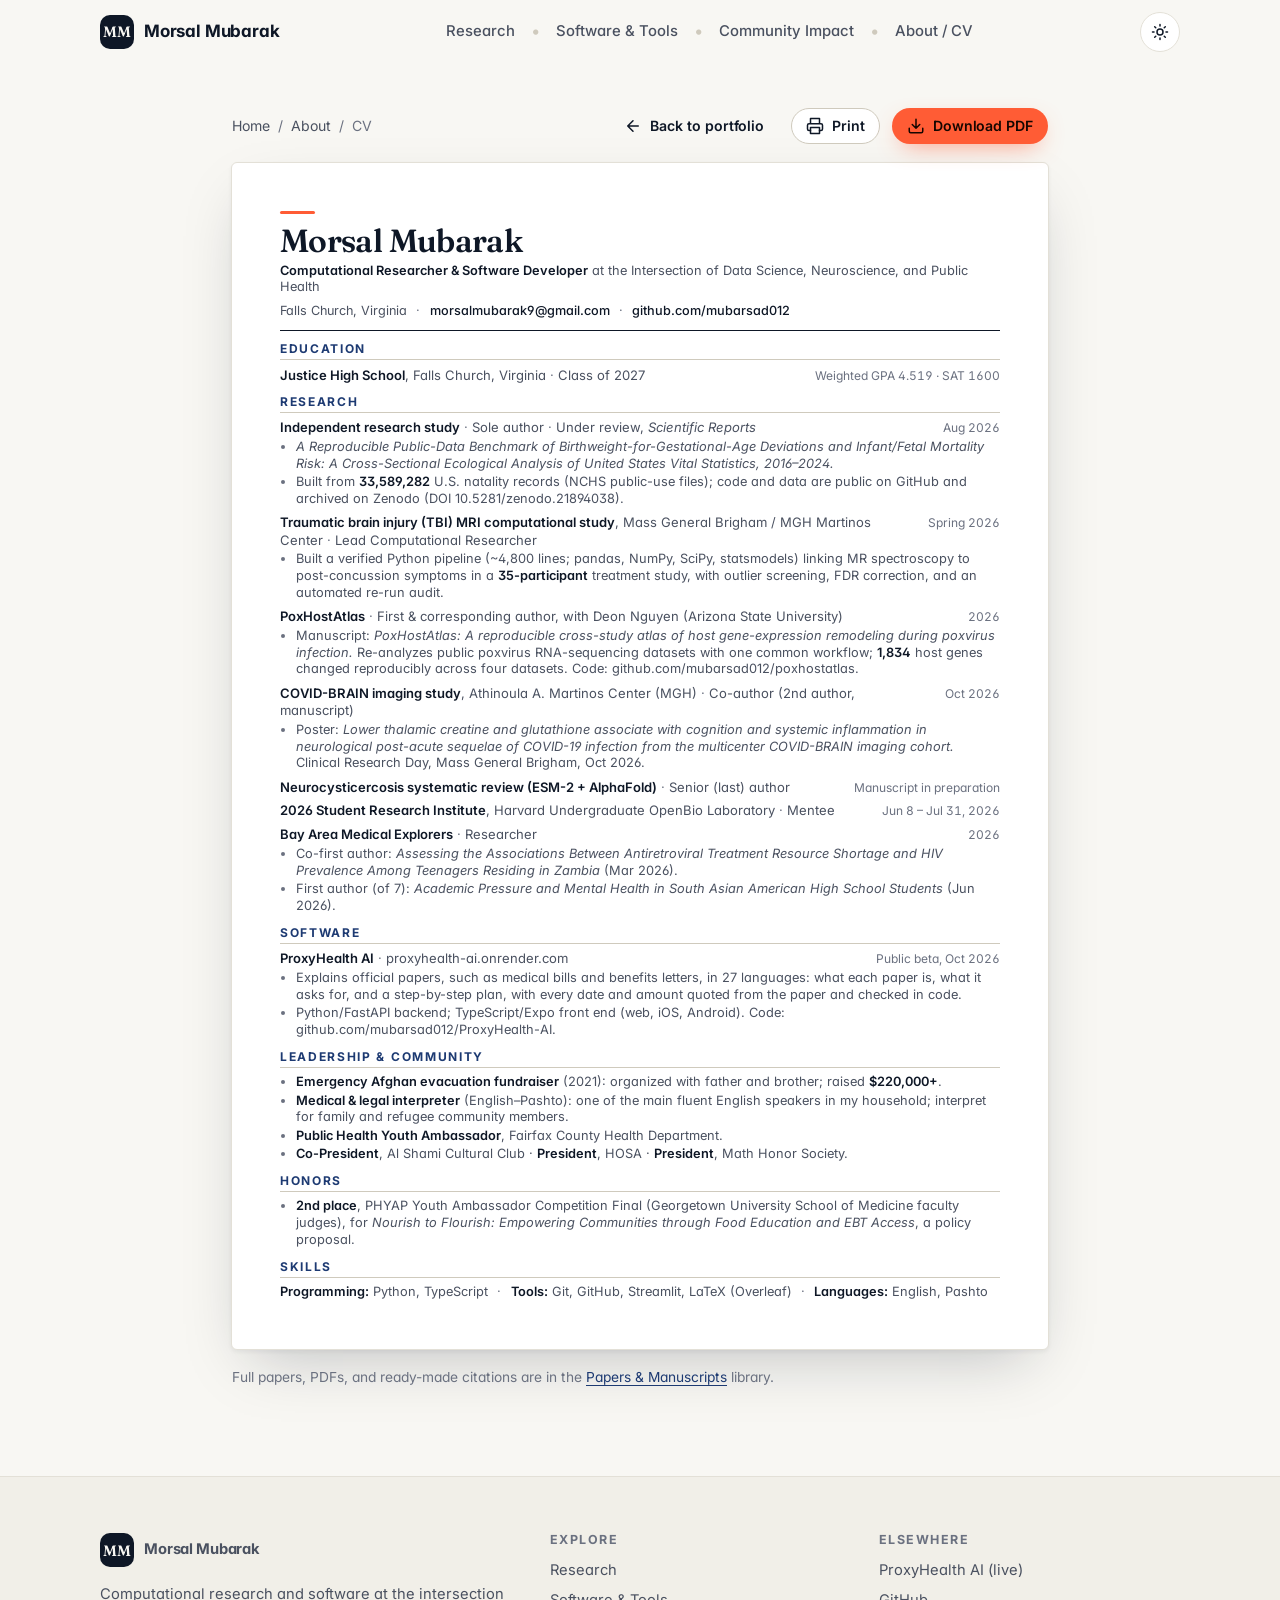
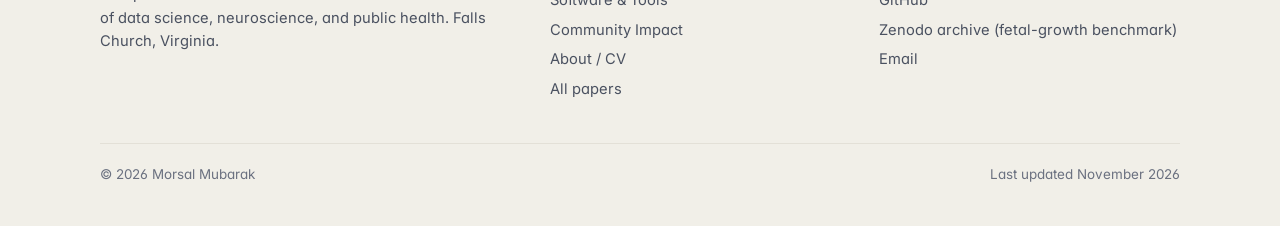
==== commit c3b02b65: "CV: keep to one page Co-Authored-By: Claude Opus 5.5 <noreply@anthropic.com>" ====
--- a/cv/index.html
+++ b/cv/index.html
@@ -173,7 +173,7 @@
             </ul>
           </div>
           <div class="cv-item">
-            <div class="cv-row"><p class="cv-what"><strong>COVID-BRAIN imaging study</strong>, Athinoula A. Martinos Center (MGH)<span class="role">Co-author; 2nd author on manuscript in preparation</span></p><span class="cv-when">Oct 2026</span></div>
+            <div class="cv-row"><p class="cv-what"><strong>COVID-BRAIN imaging study</strong>, Athinoula A. Martinos Center (MGH)<span class="role">Co-author (2nd author, manuscript)</span></p><span class="cv-when">Oct 2026</span></div>
             <ul class="cv-pts">
               <li>Poster: <i>Lower thalamic creatine and glutathione associate with cognition and systemic inflammation in neurological post-acute sequelae of COVID-19 infection from the multicenter COVID-BRAIN imaging cohort.</i> Clinical Research Day, Mass General Brigham, Oct 2026.</li>
             </ul>
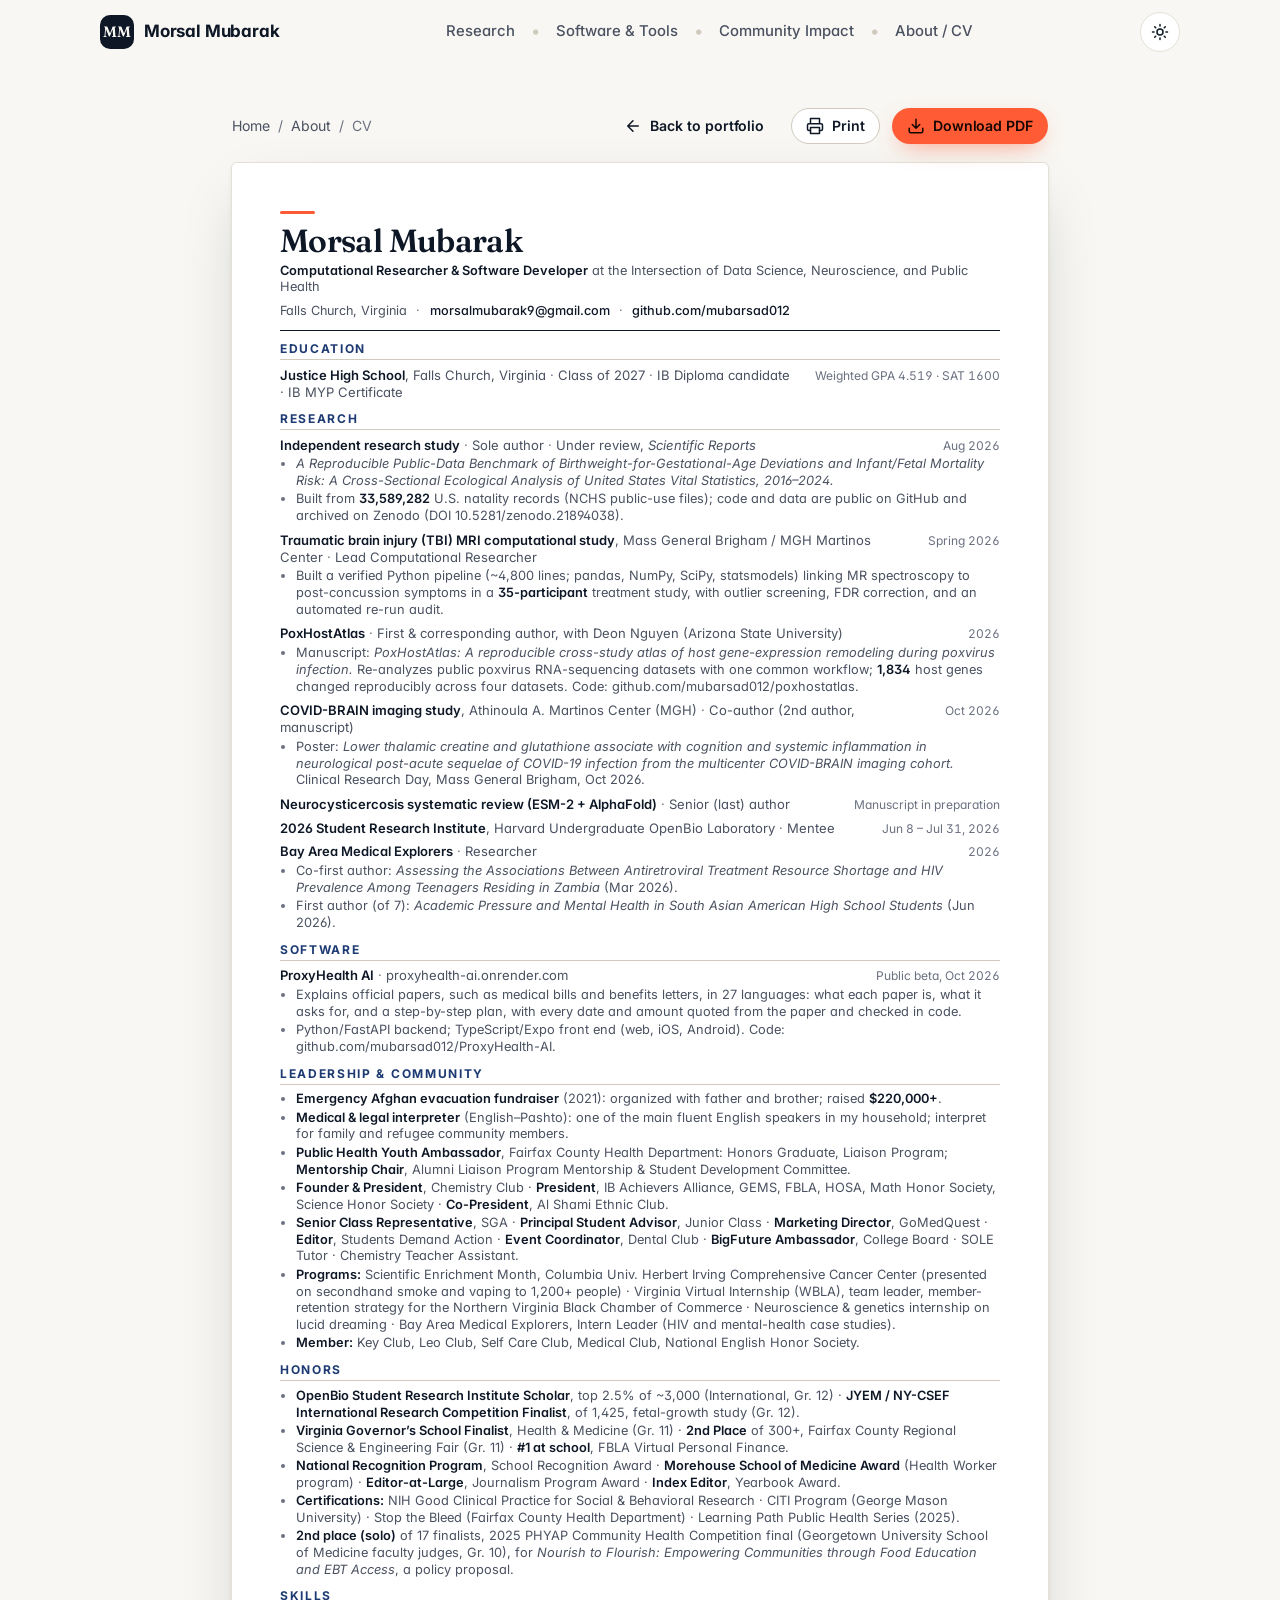
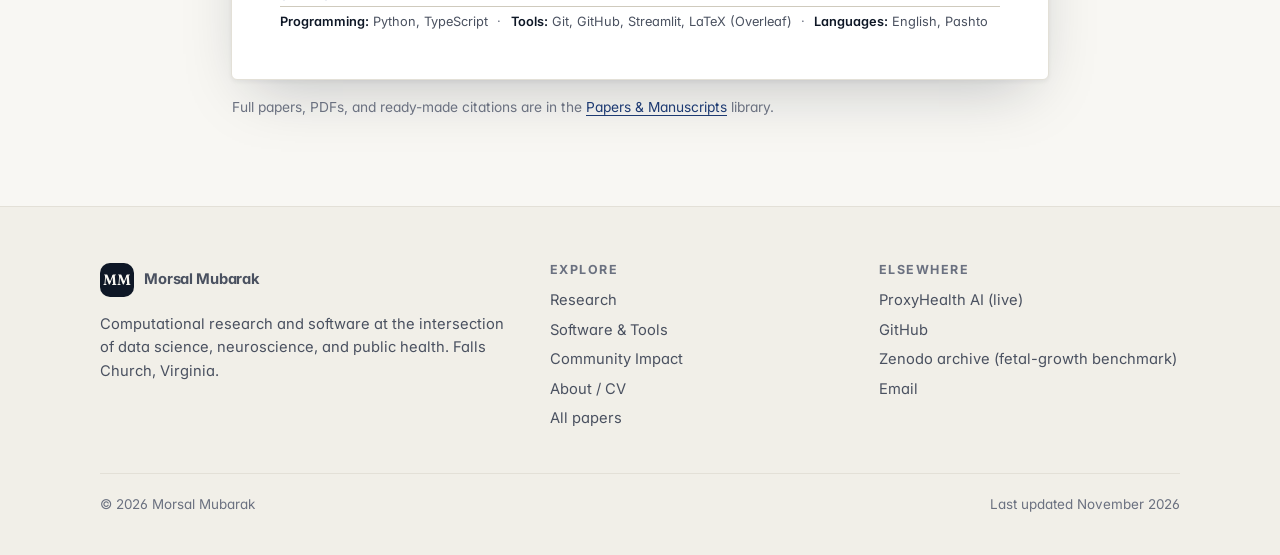
==== commit 969a383e: "Add honors, leadership roles, activities and certifications Co-Authored-By: Claude Opus 5.5 <noreply" ====
--- a/cv/index.html
+++ b/cv/index.html
@@ -4,9 +4,9 @@
   <meta charset="utf-8">
   <meta name="viewport" content="width=device-width, initial-scale=1">
   <title>CV — Morsal Mubarak</title>
-  <meta name="description" content="One-page CV of Morsal Mubarak: research, software, leadership, honors, and skills.">
+  <meta name="description" content="CV of Morsal Mubarak: research, software, leadership, honors, and skills.">
   <meta property="og:title" content="CV — Morsal Mubarak">
-  <meta property="og:description" content="Research, software, leadership, honors, and skills on one page, with a downloadable PDF.">
+  <meta property="og:description" content="Research, software, leadership, honors, and skills, with a downloadable PDF.">
   <meta property="og:type" content="profile">
   <meta property="og:image" content="../assets/img/og-card.png">
   <meta name="theme-color" content="#f8f7f3" media="(prefers-color-scheme: light)">
@@ -147,7 +147,7 @@
         <section class="cv-sec" aria-labelledby="cv-edu">
           <h2 id="cv-edu">Education</h2>
           <div class="cv-item">
-            <div class="cv-row"><p class="cv-what"><strong>Justice High School</strong>, Falls Church, Virginia<span class="role">Class of 2027</span></p><span class="cv-when">Weighted GPA 4.519 · SAT 1600</span></div>
+            <div class="cv-row"><p class="cv-what"><strong>Justice High School</strong>, Falls Church, Virginia<span class="role">Class of 2027</span><span class="role">IB Diploma candidate · IB MYP Certificate</span></p><span class="cv-when">Weighted GPA 4.519 · SAT 1600</span></div>
           </div>
         </section>
 
@@ -209,15 +209,22 @@
           <ul class="cv-pts">
             <li><strong>Emergency Afghan evacuation fundraiser</strong> (2021): organized with father and brother; raised <strong>$220,000+</strong>.</li>
             <li><strong>Medical &amp; legal interpreter</strong> (English–Pashto): one of the main fluent English speakers in my household; interpret for family and refugee community members.</li>
-            <li><strong>Public Health Youth Ambassador</strong>, Fairfax County Health Department.</li>
-            <li><strong>Co-President</strong>, Al Shami Cultural Club · <strong>President</strong>, HOSA · <strong>President</strong>, Math Honor Society.</li>
+            <li><strong>Public Health Youth Ambassador</strong>, Fairfax County Health Department: Honors Graduate, Liaison Program; <strong>Mentorship Chair</strong>, Alumni Liaison Program Mentorship &amp; Student Development Committee.</li>
+            <li><strong>Founder &amp; President</strong>, Chemistry Club · <strong>President</strong>, IB Achievers Alliance, GEMS, FBLA, HOSA, Math Honor Society, Science Honor Society · <strong>Co-President</strong>, Al Shami Ethnic Club.</li>
+            <li><strong>Senior Class Representative</strong>, SGA · <strong>Principal Student Advisor</strong>, Junior Class · <strong>Marketing Director</strong>, GoMedQuest · <strong>Editor</strong>, Students Demand Action · <strong>Event Coordinator</strong>, Dental Club · <strong>BigFuture Ambassador</strong>, College Board · SOLE Tutor · Chemistry Teacher Assistant.</li>
+            <li><strong>Programs:</strong> Scientific Enrichment Month, Columbia Univ. Herbert Irving Comprehensive Cancer Center (presented on secondhand smoke and vaping to 1,200+ people) · Virginia Virtual Internship (WBLA), team leader, member-retention strategy for the Northern Virginia Black Chamber of Commerce · Neuroscience &amp; genetics internship on lucid dreaming · Bay Area Medical Explorers, Intern Leader (HIV and mental-health case studies).</li>
+            <li><strong>Member:</strong> Key Club, Leo Club, Self Care Club, Medical Club, National English Honor Society.</li>
           </ul>
         </section>
 
         <section class="cv-sec" aria-labelledby="cv-hon">
           <h2 id="cv-hon">Honors</h2>
           <ul class="cv-pts">
-            <li><strong>2nd place</strong>, PHYAP Youth Ambassador Competition Final (Georgetown University School of Medicine faculty judges), for <i>Nourish to Flourish: Empowering Communities through Food Education and EBT Access</i>, a policy proposal.</li>
+            <li><strong>OpenBio Student Research Institute Scholar</strong>, top 2.5% of ~3,000 (International, Gr. 12) · <strong>JYEM / NY-CSEF International Research Competition Finalist</strong>, of 1,425, fetal-growth study (Gr. 12).</li>
+            <li><strong>Virginia Governor&rsquo;s School Finalist</strong>, Health &amp; Medicine (Gr. 11) · <strong>2nd Place</strong> of 300+, Fairfax County Regional Science &amp; Engineering Fair (Gr. 11) · <strong>#1 at school</strong>, FBLA Virtual Personal Finance.</li>
+            <li><strong>National Recognition Program</strong>, School Recognition Award · <strong>Morehouse School of Medicine Award</strong> (Health Worker program) · <strong>Editor-at-Large</strong>, Journalism Program Award · <strong>Index Editor</strong>, Yearbook Award.</li>
+            <li><strong>Certifications:</strong> NIH Good Clinical Practice for Social &amp; Behavioral Research · CITI Program (George Mason University) · Stop the Bleed (Fairfax County Health Department) · Learning Path Public Health Series (2025).</li>
+            <li><strong>2nd place (solo)</strong> of 17 finalists, 2025 PHYAP Community Health Competition final (Georgetown University School of Medicine faculty judges, Gr. 10), for <i>Nourish to Flourish: Empowering Communities through Food Education and EBT Access</i>, a policy proposal.</li>
           </ul>
         </section>
 
--- a/assets/css/site.css
+++ b/assets/css/site.css
@@ -692,3 +692,15 @@
 /* Detail pages use <div class="container section">: keep the side gutter that .section would zero out */
 .container.section { padding-left: var(--gutter); padding-right: var(--gutter); }
 .feature .metrics { grid-template-columns: repeat(auto-fit, minmax(140px, 1fr)); }
+
+/* Honors list (home page) */
+.filters .count { font: 600 .72rem/1 var(--font-mono); opacity: .72; margin-left: 4px; }
+.hon-list { list-style: none; margin: 0; padding: 0; display: grid; grid-template-columns: repeat(2, minmax(0, 1fr)); gap: 0 32px; }
+.hon { padding: 14px 0; border-top: 1px solid var(--line); }
+.hon[hidden] { display: none; }
+.hon-level { display: block; font: 600 .72rem/1.3 var(--font-mono); letter-spacing: .04em; text-transform: uppercase; color: var(--ink-3); margin-bottom: 4px; }
+.hon h4 { margin: 0; font-size: 1rem; line-height: 1.35; }
+.hon h4 a { color: var(--ink); text-decoration: underline; text-decoration-color: var(--line-strong); text-underline-offset: 3px; }
+.hon h4 a:hover { text-decoration-color: currentColor; }
+.hon p { margin: 3px 0 0; color: var(--ink-2); font-size: .92rem; }
+@media (max-width: 720px) { .hon-list { grid-template-columns: minmax(0, 1fr); } }
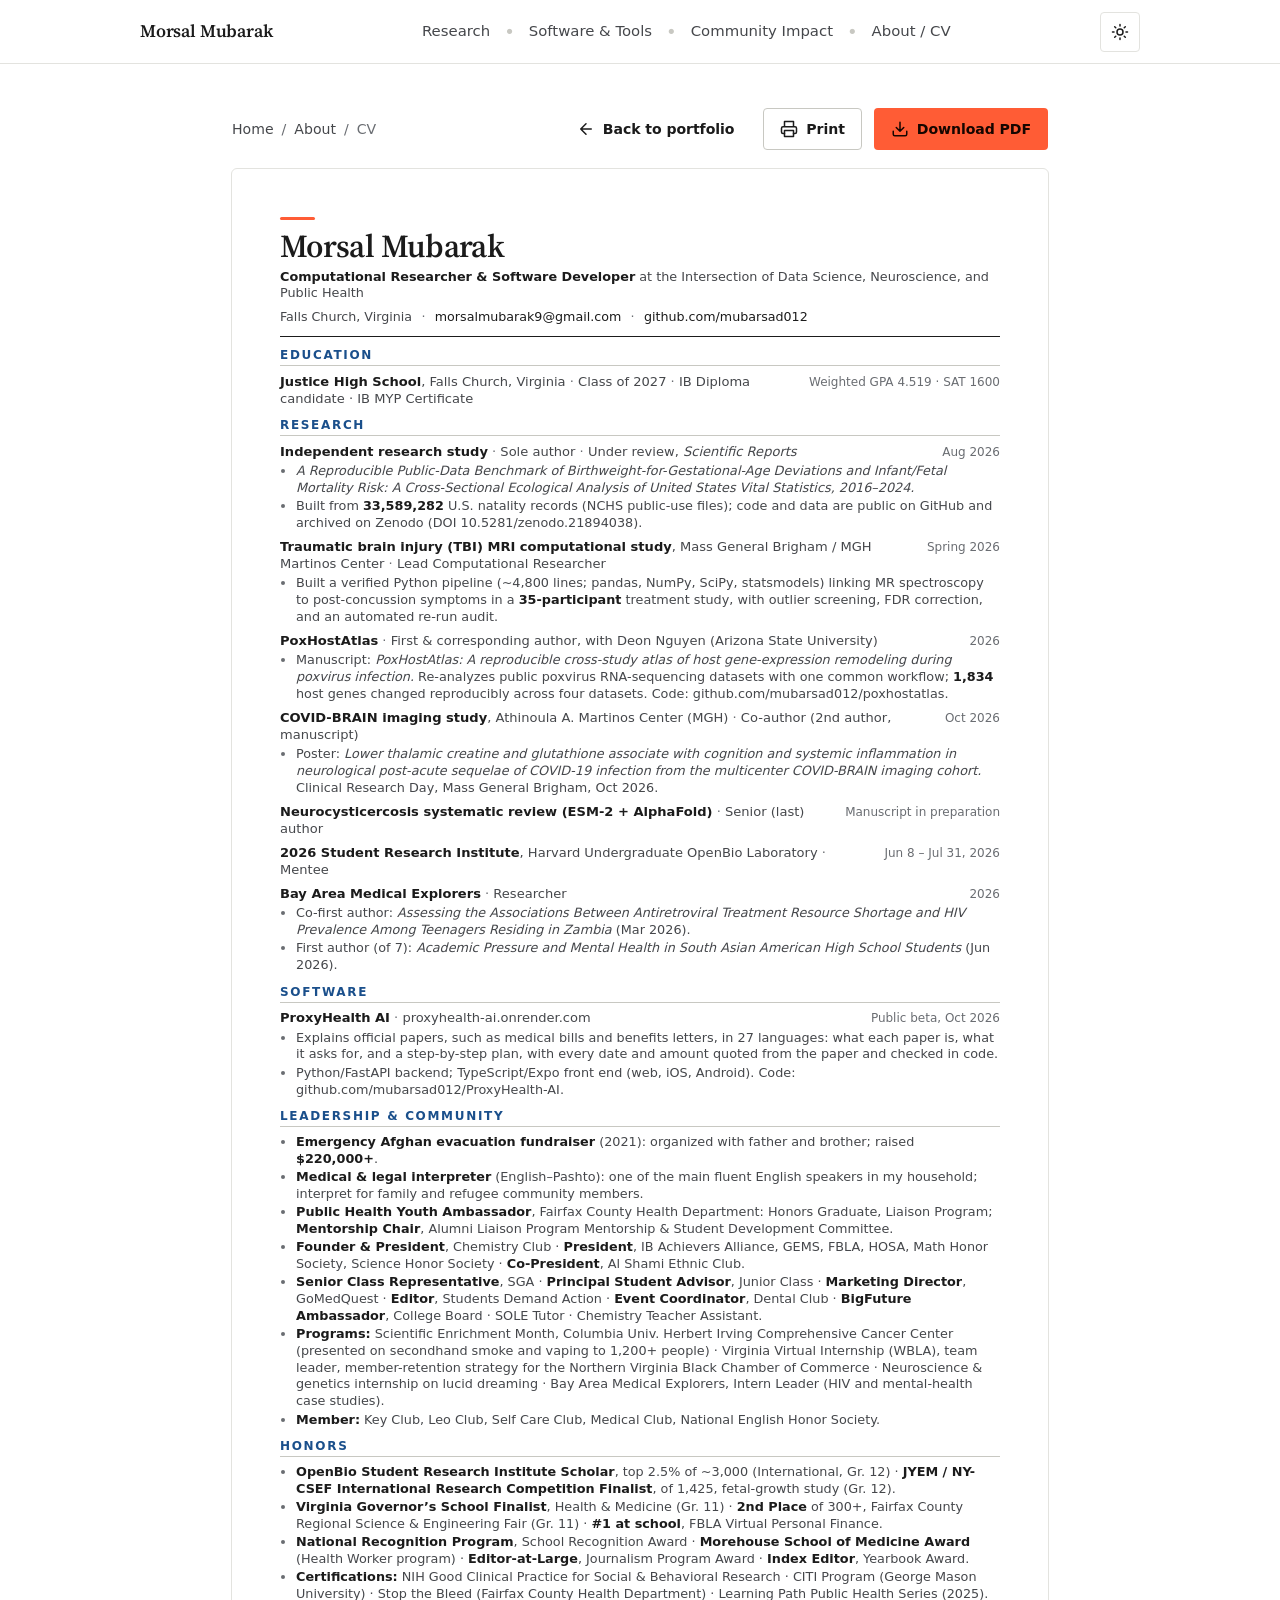
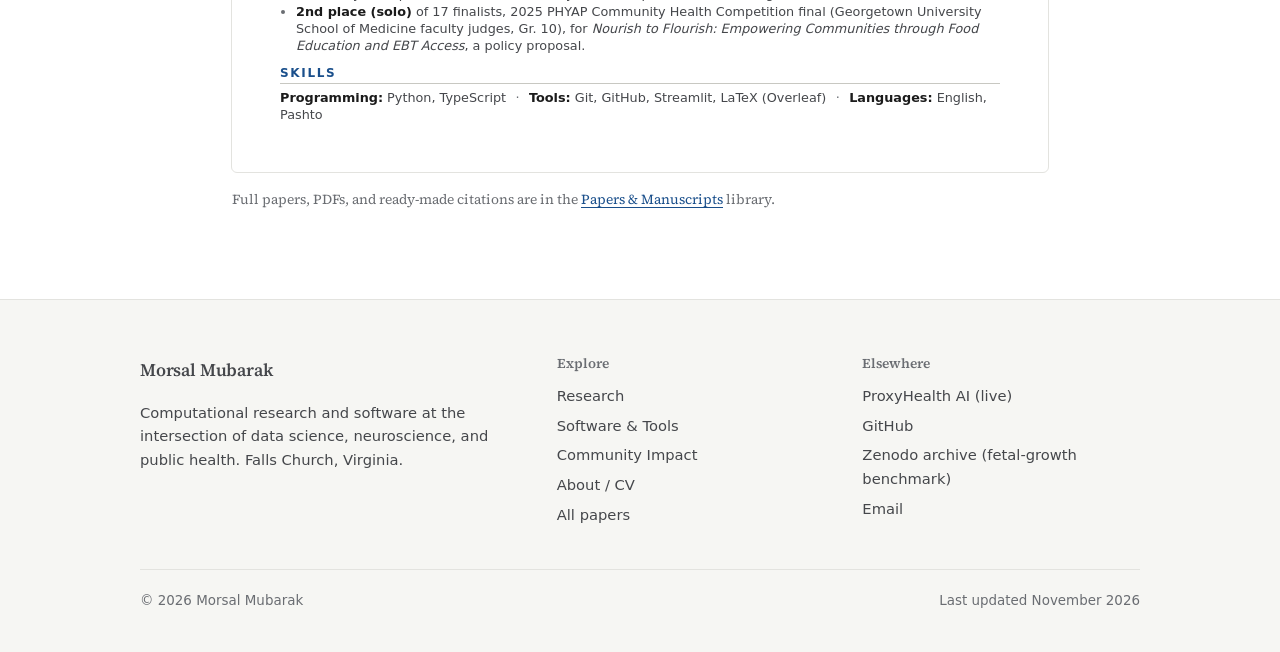
==== commit f3bce452: "Plainer design and copy: serif type, flat styling, no animations, rewritten prose Co-Authored-By: Cl" ====
--- a/cv/index.html
+++ b/cv/index.html
@@ -3,9 +3,9 @@
 <head>
   <meta charset="utf-8">
   <meta name="viewport" content="width=device-width, initial-scale=1">
-  <title>CV — Morsal Mubarak</title>
+  <title>CV | Morsal Mubarak</title>
   <meta name="description" content="CV of Morsal Mubarak: research, software, leadership, honors, and skills.">
-  <meta property="og:title" content="CV — Morsal Mubarak">
+  <meta property="og:title" content="CV | Morsal Mubarak">
   <meta property="og:description" content="Research, software, leadership, honors, and skills, with a downloadable PDF.">
   <meta property="og:type" content="profile">
   <meta property="og:image" content="../assets/img/og-card.png">
@@ -14,7 +14,7 @@
   <link rel="icon" href="../assets/img/favicon.svg" type="image/svg+xml">
   <link rel="preconnect" href="https://fonts.googleapis.com">
   <link rel="preconnect" href="https://fonts.gstatic.com" crossorigin>
-  <link href="https://fonts.googleapis.com/css2?family=Fraunces:opsz,wght@9..144,500;9..144,600&family=Inter:wght@400;500;600;700;800&family=JetBrains+Mono:wght@500;600&display=swap" rel="stylesheet">
+  <link href="https://fonts.googleapis.com/css2?family=Source+Serif+4:ital,opsz,wght@0,8..60,400;0,8..60,600;0,8..60,700;1,8..60,400&display=swap" rel="stylesheet">
   <link rel="stylesheet" href="../assets/css/site.css">
   <script>try{var t=localStorage.getItem('theme');if(t)document.documentElement.setAttribute('data-theme',t)}catch(e){}</script>
   <style>
@@ -98,7 +98,7 @@
   <a class="skip-link" href="#main">Skip to content</a>
   <header class="site-header">
     <div class="container">
-      <a class="brand-mark" href="../index.html" aria-label="Morsal Mubarak — home"><span class="mono">MM</span><span>Morsal Mubarak</span></a>
+      <a class="brand-mark" href="../index.html" aria-label="Morsal Mubarak, home"><span class="mono">MM</span><span>Morsal Mubarak</span></a>
       <nav class="nav" id="site-nav" aria-label="Primary">
         <a href="../index.html#research">Research</a><span class="sep" aria-hidden="true">•</span>
         <a href="../index.html#software">Software &amp; Tools</a><span class="sep" aria-hidden="true">•</span>
--- a/assets/css/site.css
+++ b/assets/css/site.css
@@ -6,23 +6,23 @@
 /* ---------- Tokens ---------- */
 :root {
   color-scheme: light;
-  --font-sans: "Inter", system-ui, -apple-system, "Segoe UI", Roboto, sans-serif;
-  --font-serif: "Fraunces", "Iowan Old Style", "Palatino Linotype", Georgia, serif;
-  --font-mono: "JetBrains Mono", ui-monospace, SFMono-Regular, Menlo, Consolas, monospace;
-
-  --bg: #f8f7f3;
-  --bg-tint: #f1efe8;
+  --font-sans: system-ui, -apple-system, "Segoe UI", Roboto, "Helvetica Neue", Arial, sans-serif;
+  --font-serif: "Source Serif 4", "Iowan Old Style", "Palatino Linotype", Georgia, serif;
+  --font-mono: ui-monospace, SFMono-Regular, Menlo, Consolas, monospace;
+
+  --bg: #ffffff;
+  --bg-tint: #f6f6f3;
   --surface: #ffffff;
-  --surface-2: #f4f2ec;
-  --ink: #0e1726;
-  --ink-2: #4a5160;
-  --ink-3: #6b7180;
-  --line: #e3e0d7;
-  --line-strong: #cfcabd;
-
-  --brand: #1d3a72;          /* deep indigo — headings accents, links */
+  --surface-2: #f2f2ef;
+  --ink: #1b1b1b;
+  --ink-2: #45474b;
+  --ink-3: #6a6d72;
+  --line: #e3e3df;
+  --line-strong: #c8c8c2;
+
+  --brand: #1a4f8b;          /* deep indigo — headings accents, links */
   --brand-2: #2a78d6;        /* = chart slot 1 */
-  --brand-soft: #e7eefb;
+  --brand-soft: #eef3f9;
   --accent: #ff5c35;         /* bright CTA coral — dark ink on top (6.6:1) */
   --accent-hover: #ff7650;
   --accent-ink: #160600;
@@ -66,18 +66,18 @@
 @media (prefers-color-scheme: dark) {
   :root:not([data-theme="light"]) {
     color-scheme: dark;
-    --bg: #0b0f17;
-    --bg-tint: #0f1520;
-    --surface: #141a26;
-    --surface-2: #1a2232;
-    --ink: #eef1f6;
-    --ink-2: #b8bfcc;
-    --ink-3: #8f98a8;
-    --line: #253049;
-    --line-strong: #34405c;
-    --brand: #a9c2ff;
+    --bg: #141414;
+    --bg-tint: #191919;
+    --surface: #1c1c1c;
+    --surface-2: #232323;
+    --ink: #ececec;
+    --ink-2: #bdbdbd;
+    --ink-3: #959595;
+    --line: #2d2d2d;
+    --line-strong: #404040;
+    --brand: #93b6e6;
     --brand-2: #3987e5;
-    --brand-soft: #18233a;
+    --brand-soft: #1d2530;
     --accent: #ff7a57;
     --accent-hover: #ff916f;
     --accent-ink: #160600;
@@ -92,12 +92,12 @@
     --series-4: #c98500;
     --series-5: #d55181;
     --series-6: #008300;
-    --chart-surface: #141a26;
+    --chart-surface: #1c1c1c;
     --chart-ink: #f0efec;
     --chart-ink-2: #c3c2b7;
     --chart-muted: #9a988f;
-    --chart-grid: #232b3d;
-    --chart-axis: #3a4560;
+    --chart-grid: #2b2b2b;
+    --chart-axis: #474747;
     --ramp-250: #184f95;
     --ramp-350: #1c5cab;
     --ramp-450: #2a78d6;
@@ -110,18 +110,18 @@
 }
 :root[data-theme="dark"] {
   color-scheme: dark;
-  --bg: #0b0f17;
-  --bg-tint: #0f1520;
-  --surface: #141a26;
-  --surface-2: #1a2232;
-  --ink: #eef1f6;
-  --ink-2: #b8bfcc;
-  --ink-3: #8f98a8;
-  --line: #253049;
-  --line-strong: #34405c;
-  --brand: #a9c2ff;
+  --bg: #141414;
+  --bg-tint: #191919;
+  --surface: #1c1c1c;
+  --surface-2: #232323;
+  --ink: #ececec;
+  --ink-2: #bdbdbd;
+  --ink-3: #959595;
+  --line: #2d2d2d;
+  --line-strong: #404040;
+  --brand: #93b6e6;
   --brand-2: #3987e5;
-  --brand-soft: #18233a;
+  --brand-soft: #1d2530;
   --accent: #ff7a57;
   --accent-hover: #ff916f;
   --accent-ink: #160600;
@@ -136,12 +136,12 @@
   --series-4: #c98500;
   --series-5: #d55181;
   --series-6: #008300;
-  --chart-surface: #141a26;
+  --chart-surface: #1c1c1c;
   --chart-ink: #f0efec;
   --chart-ink-2: #c3c2b7;
   --chart-muted: #9a988f;
-  --chart-grid: #232b3d;
-  --chart-axis: #3a4560;
+  --chart-grid: #2b2b2b;
+  --chart-axis: #474747;
   --ramp-250: #184f95;
   --ramp-350: #1c5cab;
   --ramp-450: #2a78d6;
@@ -704,3 +704,90 @@
 .hon h4 a:hover { text-decoration-color: currentColor; }
 .hon p { margin: 3px 0 0; color: var(--ink-2); font-size: .92rem; }
 @media (max-width: 720px) { .hon-list { grid-template-columns: minmax(0, 1fr); } }
+
+/* ==========================================================================
+   Plain personal-site layer: square corners, no shadows or motion,
+   serif reading text, sentence-case labels.
+   ========================================================================== */
+:root { --radius: 4px; --radius-sm: 3px; --radius-xs: 2px; --shadow-sm: none; --shadow: none; --shadow-lg: none; --maxw: 1080px; }
+body { font-family: var(--font-serif); font-size: 18px; line-height: 1.62; font-feature-settings: normal; }
+h1, h2, h3, h4 { font-family: var(--font-serif); letter-spacing: 0; }
+h1 { font-weight: 600; font-size: clamp(2.3rem, 5vw, 3.4rem); }
+h2 { font-weight: 600; font-size: clamp(1.7rem, 3vw, 2.2rem); }
+h3, h4 { font-weight: 600; }
+.lede { font-size: 1.12rem; }
+
+/* UI bits stay in the system sans */
+.nav, .btn, .badge, .chip, .tag, .tabs, .filters, .breadcrumb, .card-kicker, .eyebrow, .facts dt, .skill-group h4,
+.site-footer, .hon-level, .timeline .when, .field, .embed-bar, .viz-tip, .chart-title, .chart-sub, .source-note,
+.project .meta-line, .metric .label, .metric .src, .stat .cap, .hero-meta, .copy-btn, .lib-toolbar, input, select { font-family: var(--font-sans); }
+
+/* Header: solid, no glass */
+.site-header { background: var(--bg); -webkit-backdrop-filter: none; backdrop-filter: none; border-bottom: 1px solid var(--line); }
+.brand-mark .mono { display: none; }
+.brand-mark { font-family: var(--font-serif); font-weight: 600; font-size: 1.1rem; }
+.nav a { border-radius: 0; padding: 8px 10px; }
+.nav a:hover, .nav a[aria-current="true"], .nav a.active { background: none; color: var(--ink); text-decoration: underline; text-underline-offset: 6px; }
+.icon-btn { border-radius: 4px; }
+
+/* Labels: small, normal case, no tracking or accent bars */
+.eyebrow, .card-kicker, .facts dt, .skill-group h4, .site-footer h4, .hon-level {
+  font-size: .85rem; font-weight: 600; letter-spacing: 0; text-transform: none; color: var(--ink-3);
+}
+.eyebrow { display: block; margin-bottom: 6px; }
+.eyebrow::before { content: none; }
+
+/* Buttons, badges, tags: square and flat */
+.btn { border-radius: 4px; min-height: 42px; padding: 0 16px; font-weight: 600; }
+.btn:hover { transform: none; box-shadow: none; }
+.btn-lg { min-height: 48px; padding: 0 22px; font-size: 1rem; }
+.btn-primary, .btn-primary:hover { box-shadow: none; }
+.pulse-dot { display: none; }
+.badge { border-radius: 3px; text-transform: none; letter-spacing: 0; font-size: .8rem; font-weight: 600; padding: 2px 8px; }
+.badge::before { content: none; }
+.chip { border-radius: 3px; }
+.chip svg { display: none; }
+.tag { border-radius: 3px; }
+.filters button, .tabs, .tabs button { border-radius: 4px; }
+.tabs button[aria-selected="true"] { box-shadow: none; outline: 1px solid var(--line-strong); }
+
+/* Cards: thin rule, no lift */
+.card, .chart-card, .figure, .embed, .citation, .callout, .metrics, .feature, .browser, .skill, .result-box, pre { border-radius: 4px; box-shadow: none; }
+.card.interactive:hover, a.card:hover { transform: none; box-shadow: none; border-color: var(--ink-3); }
+.card .more svg, .card:hover .more svg, .more:hover svg { transform: none; }
+.feature .feature-media img, .browser { box-shadow: none; }
+.metric .value, .stat .num, .project .aside .big, .result-box .value { font-weight: 700; letter-spacing: -0.01em; font-family: var(--font-serif); }
+
+/* Hero: name, one line, buttons. No decoration */
+.hero { padding: clamp(40px, 7vw, 88px) 0 clamp(28px, 4vw, 48px); }
+.hero-grid { grid-template-columns: minmax(0, 1fr); }
+.hero-bg, .hero-visual, .float-chip { display: none; }
+.hero-tagline { max-width: 52ch; }
+.hero-meta { gap: 4px 0; font-size: .95rem; color: var(--ink-3); }
+.hero-meta .chip { background: none; border: 0; padding: 0; font-size: inherit; color: inherit; }
+.hero-meta .chip + .chip::before { content: "·"; margin: 0 10px; color: var(--line-strong); }
+
+/* Research list: plain letters, no tiles */
+.project .letter { width: auto; height: auto; background: none; color: var(--ink-3); border-radius: 0; font-size: 1.4rem; justify-content: start; }
+.project { grid-template-columns: 36px minmax(0, 1fr) auto; }
+
+/* Skills as a plain list */
+.skills { grid-template-columns: repeat(auto-fill, minmax(170px, 1fr)); gap: 6px 16px; }
+.skill { padding: 6px 0; border: 0; border-radius: 0; background: none; font-weight: 600; }
+.skill:hover { transform: none; box-shadow: none; }
+.skill svg { display: none; }
+
+/* Timeline, story, flow */
+.timeline > li::before { width: 10px; height: 10px; left: 7px; top: 9px; border: 0; background: var(--ink-3); }
+.timeline::before { width: 1px; }
+.story { border-left-width: 2px; border-left-color: var(--line-strong); }
+.pull-quote { font-weight: 600; font-style: italic; }
+.flow .step:first-child, .flow .step:last-child { border-radius: 0; }
+.flow .step::before { color: var(--ink-3); }
+.toc a:hover, .toc a.active { border-left-color: var(--ink); }
+
+/* No scroll-in animation */
+.reveal, .reveal.in { opacity: 1; transform: none; transition: none; }
+
+.browser-bar i { display: none; }
+.browser-bar .url { margin-left: 0; }
